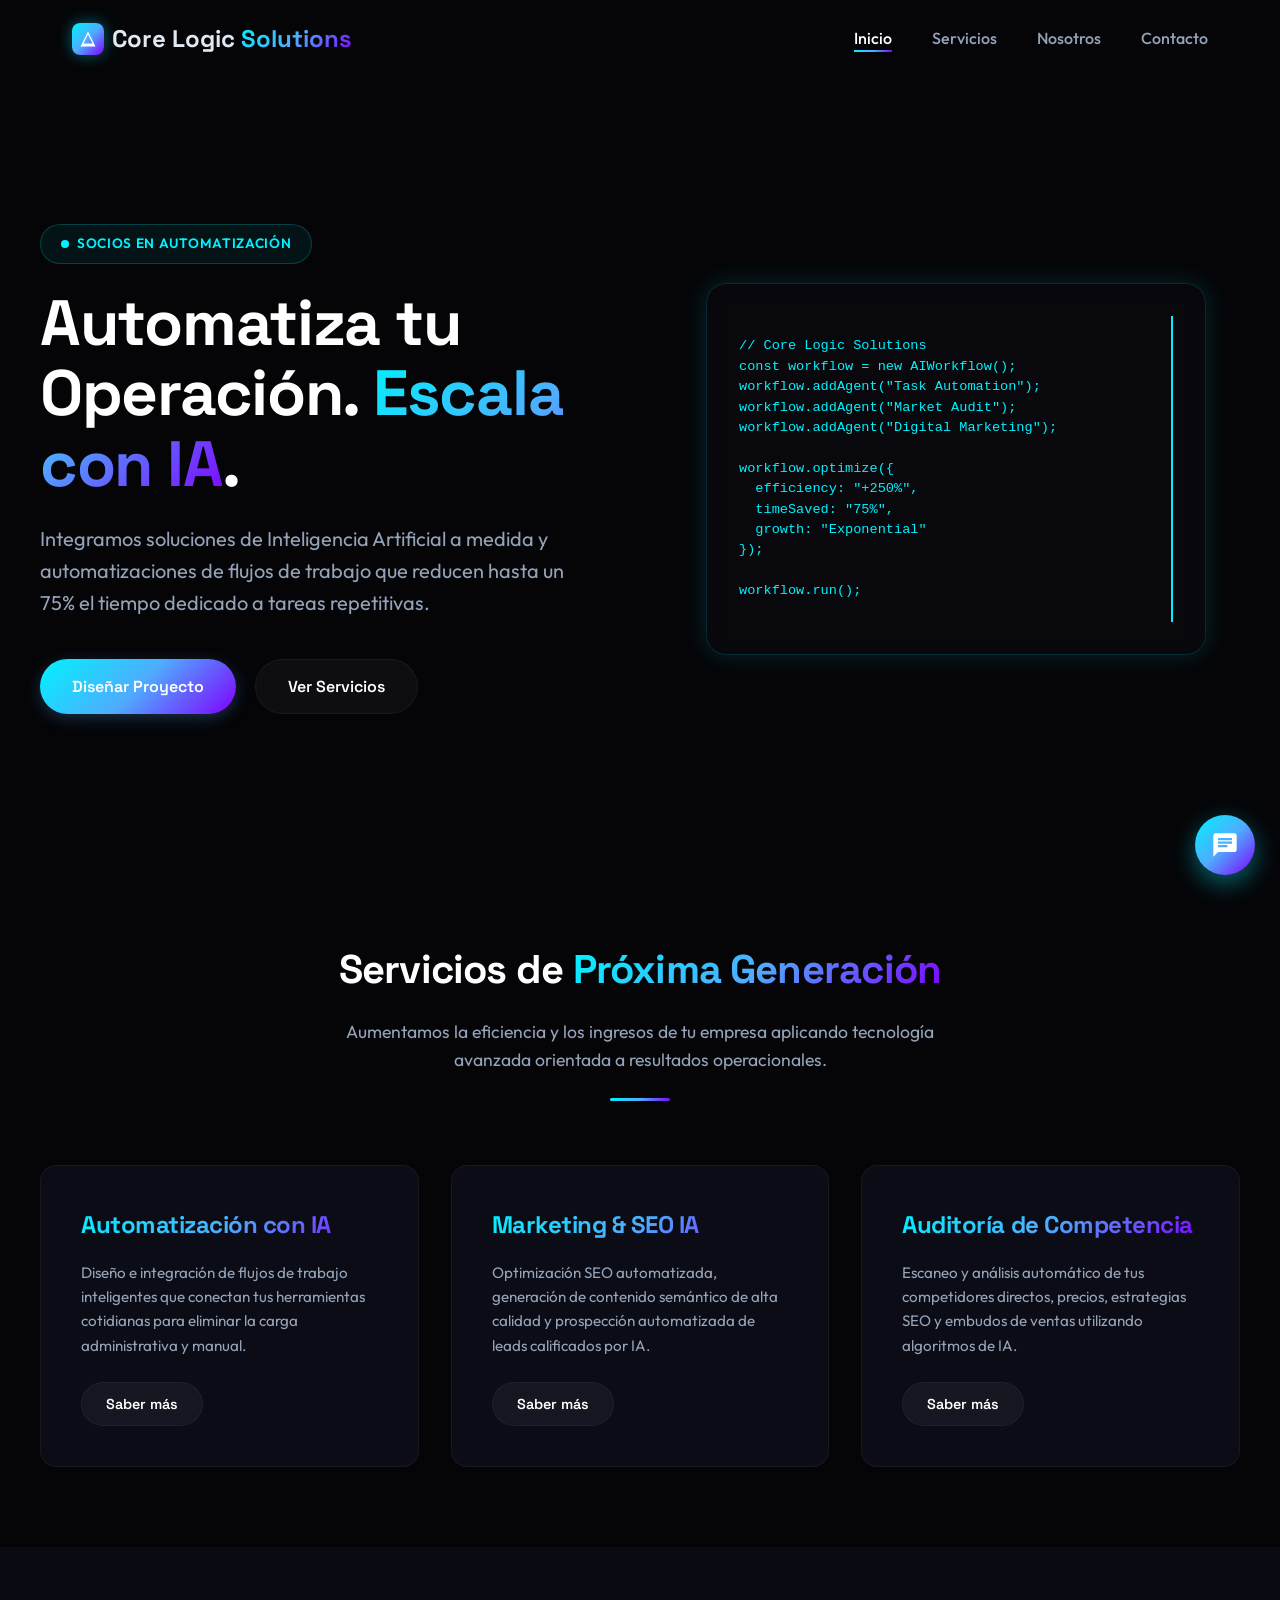
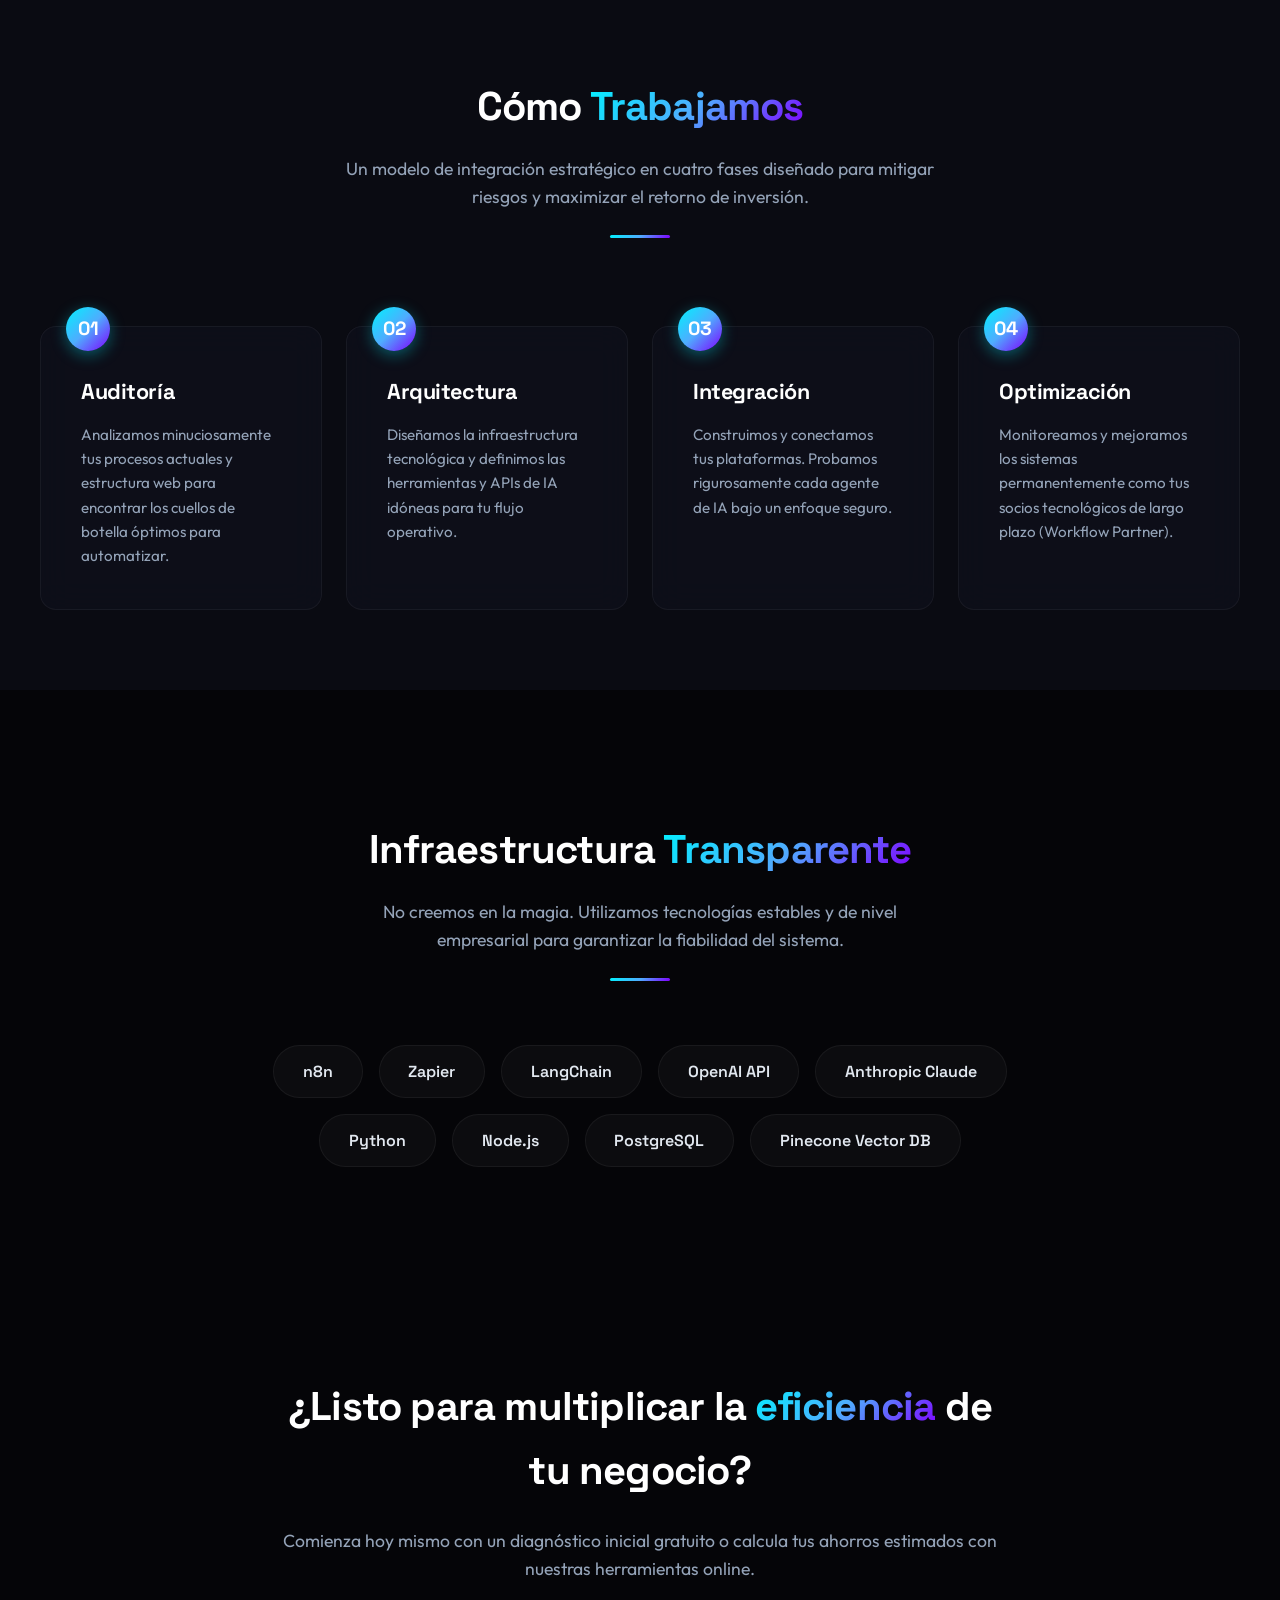
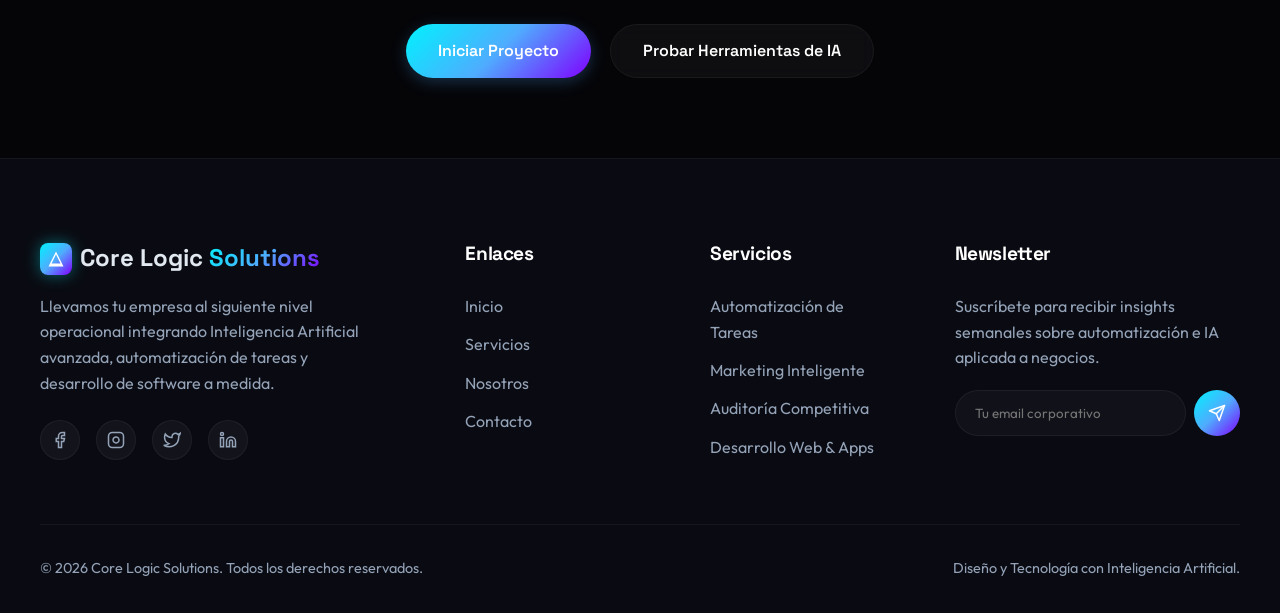
==== index.html @ 49f4cc30 "Initial commit: Core Logic Solutions website template" ====
<!DOCTYPE html>
<html lang="es">
<head>
  <meta charset="UTF-8">
  <meta name="viewport" content="width=device-width, initial-scale=1.0">
  <title>Core Logic Solutions | Implementación e Integración de IA y Automatización</title>
  <meta name="description" content="Llevamos tu empresa al siguiente nivel operacional integrando Inteligencia Artificial avanzada, automatización de tareas y desarrollo de software a medida.">
  
  <!-- Estilos CSS -->
  <link rel="stylesheet" href="css/style.css">
</head>
<body>

  <!-- Orbes de luz de fondo neo-futurista -->
  <div class="bg-glow-orb orb-cyan"></div>
  <div class="bg-glow-orb orb-purple"></div>

  <!-- Header / Navbar -->
  <header class="header" id="main-header">
    <div class="nav-container">
      <a href="index.html" class="logo" id="logo-link">
        <div class="logo-icon">
          <svg viewBox="0 0 24 24"><path d="M12 2L2 22h20L12 2zm0 4l6 12H6L12 6z"/></svg>
        </div>
        <span>Core Logic <span class="gradient-text">Solutions</span></span>
      </a>
      <nav aria-label="Navegación principal">
        <ul class="nav-menu" id="nav-menu">
          <li class="nav-item"><a href="index.html" class="nav-link active">Inicio</a></li>
          <li class="nav-item"><a href="servicios.html" class="nav-link">Servicios</a></li>
          <li class="nav-item"><a href="nosotros.html" class="nav-link">Nosotros</a></li>
          <li class="nav-item"><a href="contacto.html" class="nav-link">Contacto</a></li>
        </ul>
      </nav>
      <button class="hamburger" id="mobile-menu-toggle" aria-label="Abrir menú de navegación">
        <span class="bar"></span>
        <span class="bar"></span>
        <span class="bar"></span>
      </button>
    </div>
  </header>

  <!-- Hero Section -->
  <section class="hero" id="hero-section">
    <div class="grid-2">
      <div class="hero-content reveal">
        <div class="hero-badge">
          <span class="pulse-dot"></span>
          Socios en Automatización
        </div>
        <h1 class="hero-title">Automatiza tu Operación. <span class="gradient-text">Escala con IA</span>.</h1>
        <p class="hero-subtitle">Integramos soluciones de Inteligencia Artificial a medida y automatizaciones de flujos de trabajo que reducen hasta un 75% el tiempo dedicado a tareas repetitivas.</p>
        <div class="hero-buttons">
          <a href="contacto.html" class="btn-primary" id="hero-cta-primary">Diseñar Proyecto</a>
          <a href="servicios.html" class="btn-secondary" id="hero-cta-secondary">Ver Servicios</a>
        </div>
      </div>
      <div class="hero-visual reveal">
        <div class="hero-illustration">
          <div class="hero-code-block" id="hero-code-typing">
// Core Logic Solutions
const workflow = new AIWorkflow();
workflow.addAgent("Task Automation");
workflow.addAgent("Market Audit");
workflow.addAgent("Digital Marketing");

workflow.optimize({
  efficiency: "+250%",
  timeSaved: "75%",
  growth: "Exponential"
});

workflow.run();
          </div>
        </div>
      </div>
    </div>
  </section>

  <!-- Services Highlights Section -->
  <section class="section" id="services-highlights">
    <div class="section-title reveal">
      <h2>Servicios de <span class="gradient-text">Próxima Generación</span></h2>
      <p>Aumentamos la eficiencia y los ingresos de tu empresa aplicando tecnología avanzada orientada a resultados operacionales.</p>
    </div>
    
    <div class="grid-3">
      <!-- Card 1: Automatización -->
      <article class="glass-card reveal" id="service-card-auto">
        <h3 class="gradient-text" style="font-size: 1.5rem; margin-bottom: 1rem;">Automatización con IA</h3>
        <p style="color: var(--text-muted); margin-bottom: 1.5rem; font-size: 0.95rem;">Diseño e integración de flujos de trabajo inteligentes que conectan tus herramientas cotidianas para eliminar la carga administrativa y manual.</p>
        <a href="servicios.html" class="btn-secondary" style="padding: 0.6rem 1.5rem; font-size: 0.9rem;">Saber más</a>
      </article>

      <!-- Card 2: Marketing & SEO -->
      <article class="glass-card reveal" id="service-card-marketing">
        <h3 class="gradient-text" style="font-size: 1.5rem; margin-bottom: 1rem;">Marketing & SEO IA</h3>
        <p style="color: var(--text-muted); margin-bottom: 1.5rem; font-size: 0.95rem;">Optimización SEO automatizada, generación de contenido semántico de alta calidad y prospección automatizada de leads calificados por IA.</p>
        <a href="servicios.html" class="btn-secondary" style="padding: 0.6rem 1.5rem; font-size: 0.9rem;">Saber más</a>
      </article>

      <!-- Card 3: Auditorías Inteligentes -->
      <article class="glass-card reveal" id="service-card-audit">
        <h3 class="gradient-text" style="font-size: 1.5rem; margin-bottom: 1rem;">Auditoría de Competencia</h3>
        <p style="color: var(--text-muted); margin-bottom: 1.5rem; font-size: 0.95rem;">Escaneo y análisis automático de tus competidores directos, precios, estrategias SEO y embudos de ventas utilizando algoritmos de IA.</p>
        <a href="servicios.html" class="btn-secondary" style="padding: 0.6rem 1.5rem; font-size: 0.9rem;">Saber más</a>
      </article>
    </div>
  </section>

  <!-- Process Section (Workflow Map) -->
  <section class="section" id="process-section" style="background: var(--bg-deep);">
    <div class="section-title reveal">
      <h2>Cómo <span class="gradient-text">Trabajamos</span></h2>
      <p>Un modelo de integración estratégico en cuatro fases diseñado para mitigar riesgos y maximizar el retorno de inversión.</p>
    </div>

    <div class="grid-4">
      <!-- Step 1 -->
      <div class="glass-card process-step reveal" id="process-step-1">
        <div class="step-number">01</div>
        <h3>Auditoría</h3>
        <p>Analizamos minuciosamente tus procesos actuales y estructura web para encontrar los cuellos de botella óptimos para automatizar.</p>
      </div>

      <!-- Step 2 -->
      <div class="glass-card process-step reveal" id="process-step-2">
        <div class="step-number">02</div>
        <h3>Arquitectura</h3>
        <p>Diseñamos la infraestructura tecnológica y definimos las herramientas y APIs de IA idóneas para tu flujo operativo.</p>
      </div>

      <!-- Step 3 -->
      <div class="glass-card process-step reveal" id="process-step-3">
        <div class="step-number">03</div>
        <h3>Integración</h3>
        <p>Construimos y conectamos tus plataformas. Probamos rigurosamente cada agente de IA bajo un enfoque seguro.</p>
      </div>

      <!-- Step 4 -->
      <div class="glass-card process-step reveal" id="process-step-4">
        <div class="step-number">04</div>
        <h3>Optimización</h3>
        <p>Monitoreamos y mejoramos los sistemas permanentemente como tus socios tecnológicos de largo plazo (Workflow Partner).</p>
      </div>
    </div>
  </section>

  <!-- Tech Stack Section -->
  <section class="section" id="tech-stack-section">
    <div class="section-title reveal">
      <h2>Infraestructura <span class="gradient-text">Transparente</span></h2>
      <p>No creemos en la magia. Utilizamos tecnologías estables y de nivel empresarial para garantizar la fiabilidad del sistema.</p>
    </div>
    
    <div class="tech-container reveal" id="tech-badges-container">
      <span class="tech-badge">n8n</span>
      <span class="tech-badge">Zapier</span>
      <span class="tech-badge">LangChain</span>
      <span class="tech-badge">OpenAI API</span>
      <span class="tech-badge">Anthropic Claude</span>
      <span class="tech-badge">Python</span>
      <span class="tech-badge">Node.js</span>
      <span class="tech-badge">PostgreSQL</span>
      <span class="tech-badge">Pinecone Vector DB</span>
    </div>
  </section>

  <!-- CTA Section -->
  <section class="section reveal" id="cta-section" style="text-align: center; max-width: 800px; margin: 0 auto;">
    <h2 style="font-size: 2.5rem; margin-bottom: 1.5rem;">¿Listo para multiplicar la <span class="gradient-text">eficiencia</span> de tu negocio?</h2>
    <p style="color: var(--text-muted); margin-bottom: 2.5rem; font-size: 1.1rem;">Comienza hoy mismo con un diagnóstico inicial gratuito o calcula tus ahorros estimados con nuestras herramientas online.</p>
    <div style="display: flex; gap: 1.2rem; justify-content: center;">
      <a href="contacto.html" class="btn-primary" id="cta-bottom-primary">Iniciar Proyecto</a>
      <a href="servicios.html" class="btn-secondary" id="cta-bottom-secondary">Probar Herramientas de IA</a>
    </div>
  </section>

  <!-- Footer Section -->
  <footer class="footer" id="footer-section">
    <div class="footer-grid">
      <div class="footer-info">
        <a href="index.html" class="logo">
          <div class="logo-icon">
            <svg viewBox="0 0 24 24"><path d="M12 2L2 22h20L12 2zm0 4l6 12H6L12 6z"/></svg>
          </div>
          <span>Core Logic <span class="gradient-text">Solutions</span></span>
        </a>
        <p>Llevamos tu empresa al siguiente nivel operacional integrando Inteligencia Artificial avanzada, automatización de tareas y desarrollo de software a medida.</p>
        <div class="footer-socials">
          <a href="#" class="social-icon" aria-label="Facebook"><svg width="18" height="18" viewBox="0 0 24 24" fill="none" stroke="currentColor" stroke-width="2"><path d="M18 2h-3a5 5 0 0 0-5 5v3H7v4h3v8h4v-8h3l1-4h-4V7a1 1 0 0 1 1-1h3z"/></svg></a>
          <a href="#" class="social-icon" aria-label="Instagram"><svg width="18" height="18" viewBox="0 0 24 24" fill="none" stroke="currentColor" stroke-width="2"><rect x="2" y="2" width="20" height="20" rx="5" ry="5"></rect><path d="M16 11.37A4 4 0 1 1 12.63 8 4 4 0 0 1 16 11.37z"></path><line x1="17.5" y1="6.5" x2="17.51" y2="6.5"></line></svg></a>
          <a href="#" class="social-icon" aria-label="Twitter"><svg width="18" height="18" viewBox="0 0 24 24" fill="none" stroke="currentColor" stroke-width="2"><path d="M23 3a10.9 10.9 0 0 1-3.14 1.53 4.48 4.48 0 0 0-7.86 3v1A10.66 10.66 0 0 1 3 4s-4 9 5 13a11.64 11.64 0 0 1-7 2c9 5 20 0 20-11.5a4.5 4.5 0 0 0-.08-.83A7.72 7.72 0 0 0 23 3z"/></svg></a>
          <a href="#" class="social-icon" aria-label="LinkedIn"><svg width="18" height="18" viewBox="0 0 24 24" fill="none" stroke="currentColor" stroke-width="2"><path d="M16 8a6 6 0 0 1 6 6v7h-4v-7a2 2 0 0 0-2-2 2 2 0 0 0-2 2v7h-4v-7a6 6 0 0 1 6-6z"></path><rect x="2" y="9" width="4" height="12"></rect><circle cx="4" cy="4" r="2"></circle></svg></a>
        </div>
      </div>
      <div>
        <h3 class="footer-title">Enlaces</h3>
        <ul class="footer-links">
          <li><a href="index.html" class="footer-link">Inicio</a></li>
          <li><a href="servicios.html" class="footer-link">Servicios</a></li>
          <li><a href="nosotros.html" class="footer-link">Nosotros</a></li>
          <li><a href="contacto.html" class="footer-link">Contacto</a></li>
        </ul>
      </div>
      <div>
        <h3 class="footer-title">Servicios</h3>
        <ul class="footer-links">
          <li><a href="servicios.html" class="footer-link">Automatización de Tareas</a></li>
          <li><a href="servicios.html" class="footer-link">Marketing Inteligente</a></li>
          <li><a href="servicios.html" class="footer-link">Auditoría Competitiva</a></li>
          <li><a href="servicios.html" class="footer-link">Desarrollo Web & Apps</a></li>
        </ul>
      </div>
      <div class="footer-newsletter">
        <h3 class="footer-title">Newsletter</h3>
        <p>Suscríbete para recibir insights semanales sobre automatización e IA aplicada a negocios.</p>
        <form class="newsletter-form" id="newsletter-form">
          <input type="email" placeholder="Tu email corporativo" required id="newsletter-email">
          <button type="submit" aria-label="Suscribirse">
            <svg width="18" height="18" viewBox="0 0 24 24" fill="none" stroke="currentColor" stroke-width="2" stroke-linecap="round" stroke-linejoin="round"><line x1="22" y1="2" x2="11" y2="13"></line><polygon points="22 2 15 22 11 13 2 9 22 2"></polygon></svg>
          </button>
        </form>
      </div>
    </div>
    <div class="footer-bottom">
      <p>&copy; 2026 Core Logic Solutions. Todos los derechos reservados.</p>
      <p>Diseño y Tecnología con Inteligencia Artificial.</p>
    </div>
  </footer>

  <!-- Chatbot Widget (Floating Assistant) -->
  <div class="chatbot-widget" id="chatbot-widget-container">
    <button class="chatbot-bubble" id="chatbot-trigger" aria-label="Abrir Asistente Virtual">
      <svg viewBox="0 0 24 24"><path d="M20 2H4c-1.1 0-2 .9-2 2v18l4-4h14c1.1 0 2-.9 2-2V4c0-1.1-.9-2-2-2zM6 9h12v2H6V9zm8 5H6v-2h8v2zm4-6H6V6h12v2z"/></svg>
    </button>
    <div class="chatbot-panel" id="chatbot-panel-card">
      <div class="chatbot-header">
        <div class="chatbot-profile">
          <div class="chatbot-avatar">🤖</div>
          <div class="chatbot-name">
            <h4>CoreBot</h4>
            <span class="chatbot-status">En línea</span>
          </div>
        </div>
        <button class="chatbot-close" id="chatbot-close-btn" aria-label="Cerrar chat">
          <svg width="24" height="24" viewBox="0 0 24 24" fill="none" stroke="currentColor" stroke-width="2"><line x1="18" y1="6" x2="6" y2="18"></line><line x1="6" y1="6" x2="18" y2="18"></line></svg>
        </button>
      </div>
      <div class="chatbot-messages" id="chatbot-messages-box"></div>
      <div class="chatbot-suggestions">
        <button class="suggestion-btn" data-key="services">Servicios</button>
        <button class="suggestion-btn" data-key="automation">¿Cómo funciona la IA?</button>
        <button class="suggestion-btn" data-key="audit">Simular Auditoría</button>
        <button class="suggestion-btn" data-key="pricing">Presupuestos</button>
        <button class="suggestion-btn" data-key="human">Hablar con Humano</button>
      </div>
      <div class="chatbot-input-area">
        <input type="text" id="chat-input" placeholder="Pregunta algo sobre IA...">
        <button id="chat-send" aria-label="Enviar mensaje">
          <svg viewBox="0 0 24 24" width="20" height="20" fill="currentColor"><path d="M2.01 21L23 12 2.01 3 2 10l15 2-15 2z"/></svg>
        </button>
      </div>
    </div>
  </div>

  <!-- Scripts -->
  <script src="js/main.js"></script>
  <script src="js/chatbot.js"></script>
</body>
</html>
---- css/style.css ----
/* Importación de Fuentes Google Fonts */
@import url('https://fonts.googleapis.com/css2?family=Outfit:wght@300;400;500;600;700;800&family=Space+Grotesk:wght@400;500;600;700&display=swap');

/* Variables de Diseño (Sistema de Diseño Neo-Futurista) */
:root {
  --bg-dark: #050508;
  --bg-deep: #0a0b12;
  --bg-card: rgba(15, 17, 28, 0.7);
  --bg-card-hover: rgba(22, 25, 41, 0.85);
  
  --primary-cyan: #00f2fe;
  --primary-blue: #4facfe;
  --primary-purple: #7f00ff;
  --primary-pink: #f857a6;
  
  --text-white: #ffffff;
  --text-light: #e2e8f0;
  --text-muted: #94a3b8;
  --text-dark: #475569;
  
  --gradient-neon: linear-gradient(135deg, var(--primary-cyan) 0%, var(--primary-blue) 50%, var(--primary-purple) 100%);
  --gradient-glow: linear-gradient(135deg, rgba(0, 242, 254, 0.15), rgba(127, 0, 159, 0.15));
  
  --border-neon: rgba(0, 242, 254, 0.15);
  --border-neon-hover: rgba(0, 242, 254, 0.4);
  --border-glass: rgba(255, 255, 255, 0.05);
  
  --shadow-glow: 0 0 25px rgba(0, 242, 254, 0.15);
  --shadow-glow-purple: 0 0 25px rgba(127, 0, 255, 0.2);
  
  --font-heading: 'Space Grotesk', sans-serif;
  --font-body: 'Outfit', sans-serif;
  
  --transition-fast: 0.2s ease;
  --transition-normal: 0.3s cubic-bezier(0.4, 0, 0.2, 1);
  --transition-slow: 0.5s cubic-bezier(0.4, 0, 0.2, 1);
}

/* Reset y Estilos Globales */
* {
  margin: 0;
  padding: 0;
  box-sizing: border-box;
  scrollbar-width: thin;
  scrollbar-color: var(--primary-blue) var(--bg-dark);
}

/* Custom Scrollbar */
::-webkit-scrollbar {
  width: 8px;
  height: 8px;
}
::-webkit-scrollbar-track {
  background: var(--bg-dark);
}
::-webkit-scrollbar-thumb {
  background: rgba(79, 172, 254, 0.3);
  border-radius: 4px;
}
::-webkit-scrollbar-thumb:hover {
  background: var(--primary-blue);
}

html {
  scroll-behavior: smooth;
  font-size: 16px;
  background-color: var(--bg-dark);
}

body {
  font-family: var(--font-body);
  background-color: var(--bg-dark);
  color: var(--text-light);
  overflow-x: hidden;
  line-height: 1.6;
}

h1, h2, h3, h4, h5, h6 {
  font-family: var(--font-heading);
  color: var(--text-white);
  font-weight: 700;
  letter-spacing: -0.02em;
}

a {
  text-decoration: none;
  color: inherit;
  transition: var(--transition-fast);
}

/* Clases de Utilidad */
.gradient-text {
  background: var(--gradient-neon);
  -webkit-background-clip: text;
  -webkit-text-fill-color: transparent;
  background-clip: text;
}

.bg-glow-orb {
  position: absolute;
  width: 400px;
  height: 400px;
  border-radius: 50%;
  filter: blur(150px);
  z-index: -1;
  pointer-events: none;
  opacity: 0.25;
}

.orb-cyan {
  background: var(--primary-cyan);
  top: 10%;
  left: -100px;
}

.orb-purple {
  background: var(--primary-purple);
  bottom: 20%;
  right: -100px;
}

.orb-pink {
  background: var(--primary-pink);
  top: 50%;
  left: 50%;
  transform: translate(-50%, -50%);
}

.glass-card {
  background: var(--bg-card);
  backdrop-filter: blur(16px);
  -webkit-backdrop-filter: blur(16px);
  border: 1px solid var(--border-glass);
  border-radius: 16px;
  padding: 2.5rem;
  transition: var(--transition-normal);
}

.glass-card:hover {
  border-color: var(--border-neon);
  box-shadow: var(--shadow-glow);
  transform: translateY(-5px);
  background: var(--bg-card-hover);
}

/* Animaciones */
@keyframes float {
  0% { transform: translateY(0px); }
  50% { transform: translateY(-10px); }
  100% { transform: translateY(0px); }
}

@keyframes pulse-glow {
  0% { box-shadow: 0 0 15px rgba(0, 242, 254, 0.1); }
  50% { box-shadow: 0 0 30px rgba(0, 242, 254, 0.35); }
  100% { box-shadow: 0 0 15px rgba(0, 242, 254, 0.1); }
}

@keyframes text-shine {
  0% { background-position: 0% 50%; }
  100% { background-position: 100% 50%; }
}

.float-animation {
  animation: float 6s ease-in-out infinite;
}

/* Scroll Reveal */
.reveal {
  opacity: 0;
  transform: translateY(30px);
  transition: opacity 0.8s cubic-bezier(0.4, 0, 0.2, 1), transform 0.8s cubic-bezier(0.4, 0, 0.2, 1);
}

.reveal.visible {
  opacity: 1;
  transform: translateY(0);
}

/* Botones Premium */
.btn-primary {
  position: relative;
  display: inline-flex;
  align-items: center;
  justify-content: center;
  padding: 0.85rem 2rem;
  border-radius: 30px;
  background: var(--gradient-neon);
  color: var(--text-white);
  font-family: var(--font-heading);
  font-weight: 600;
  border: none;
  cursor: pointer;
  overflow: hidden;
  z-index: 1;
  transition: var(--transition-normal);
  box-shadow: 0 4px 15px rgba(79, 172, 254, 0.25);
}

.btn-primary::before {
  content: '';
  position: absolute;
  top: 0;
  left: 0;
  width: 100%;
  height: 100%;
  background: linear-gradient(135deg, var(--primary-purple) 0%, var(--primary-pink) 100%);
  opacity: 0;
  z-index: -1;
  transition: var(--transition-normal);
}

.btn-primary:hover {
  transform: translateY(-2px);
  box-shadow: var(--shadow-glow-purple);
}

.btn-primary:hover::before {
  opacity: 1;
}

.btn-secondary {
  display: inline-flex;
  align-items: center;
  justify-content: center;
  padding: 0.85rem 2rem;
  border-radius: 30px;
  background: rgba(255, 255, 255, 0.04);
  color: var(--text-white);
  font-family: var(--font-heading);
  font-weight: 600;
  border: 1px solid var(--border-glass);
  cursor: pointer;
  transition: var(--transition-normal);
  backdrop-filter: blur(8px);
}

.btn-secondary:hover {
  background: rgba(255, 255, 255, 0.08);
  border-color: var(--primary-cyan);
  box-shadow: var(--shadow-glow);
  transform: translateY(-2px);
}

/* Header & Navbar */
.header {
  position: fixed;
  top: 0;
  left: 0;
  width: 100%;
  z-index: 100;
  transition: var(--transition-normal);
  border-bottom: 1px solid transparent;
}

.header.scrolled {
  background: rgba(5, 5, 8, 0.85);
  backdrop-filter: blur(12px);
  -webkit-backdrop-filter: blur(12px);
  border-bottom: 1px solid var(--border-glass);
}

.nav-container {
  max-width: 1200px;
  margin: 0 auto;
  padding: 1.25rem 2rem;
  display: flex;
  justify-content: space-between;
  align-items: center;
}

.logo {
  font-family: var(--font-heading);
  font-weight: 700;
  font-size: 1.5rem;
  display: flex;
  align-items: center;
  gap: 0.5rem;
}

.logo-icon {
  width: 32px;
  height: 32px;
  background: var(--gradient-neon);
  border-radius: 8px;
  display: flex;
  align-items: center;
  justify-content: center;
  box-shadow: 0 0 15px rgba(0, 242, 254, 0.4);
}

.logo-icon svg {
  width: 18px;
  height: 18px;
  fill: #fff;
}

.nav-menu {
  display: flex;
  list-style: none;
  gap: 2.5rem;
}

.nav-link {
  font-weight: 500;
  font-size: 1rem;
  color: var(--text-muted);
  position: relative;
  padding: 0.25rem 0;
}

.nav-link:hover, .nav-link.active {
  color: var(--text-white);
}

.nav-link::after {
  content: '';
  position: absolute;
  bottom: 0;
  left: 0;
  width: 0;
  height: 2px;
  background: var(--gradient-neon);
  transition: var(--transition-normal);
}

.nav-link:hover::after, .nav-link.active::after {
  width: 100%;
}

.hamburger {
  display: none;
  cursor: pointer;
  background: none;
  border: none;
}

.bar {
  display: block;
  width: 25px;
  height: 3px;
  margin: 5px auto;
  transition: var(--transition-normal);
  background-color: var(--text-white);
  border-radius: 3px;
}

/* Footer Section */
.footer {
  background: var(--bg-deep);
  border-top: 1px solid var(--border-glass);
  padding: 5rem 2rem 2rem 2rem;
  position: relative;
}

.footer-grid {
  max-width: 1200px;
  margin: 0 auto;
  display: grid;
  grid-template-columns: 2fr 1fr 1fr 1.5fr;
  gap: 4rem;
  margin-bottom: 4rem;
}

.footer-info p {
  color: var(--text-muted);
  margin-top: 1rem;
  margin-bottom: 1.5rem;
  max-width: 320px;
}

.footer-socials {
  display: flex;
  gap: 1rem;
}

.social-icon {
  width: 40px;
  height: 40px;
  border-radius: 50%;
  background: rgba(255, 255, 255, 0.04);
  border: 1px solid var(--border-glass);
  display: flex;
  align-items: center;
  justify-content: center;
  color: var(--text-muted);
  transition: var(--transition-fast);
}

.social-icon:hover {
  background: var(--gradient-neon);
  color: var(--text-white);
  border-color: transparent;
  box-shadow: var(--shadow-glow);
  transform: translateY(-3px);
}

.footer-title {
  font-size: 1.2rem;
  margin-bottom: 1.5rem;
  font-family: var(--font-heading);
}

.footer-links {
  list-style: none;
  display: flex;
  flex-direction: column;
  gap: 0.8rem;
}

.footer-link {
  color: var(--text-muted);
  transition: var(--transition-fast);
}

.footer-link:hover {
  color: var(--primary-cyan);
  padding-left: 5px;
}

.footer-newsletter p {
  color: var(--text-muted);
  margin-bottom: 1.2rem;
}

.newsletter-form {
  display: flex;
  gap: 0.5rem;
}

.newsletter-form input {
  flex: 1;
  background: rgba(255, 255, 255, 0.03);
  border: 1px solid var(--border-glass);
  padding: 0.8rem 1.2rem;
  border-radius: 25px;
  color: var(--text-white);
  outline: none;
  font-family: var(--font-body);
}

.newsletter-form input:focus {
  border-color: var(--primary-cyan);
  box-shadow: 0 0 10px rgba(0, 242, 254, 0.1);
}

.newsletter-form button {
  width: 46px;
  height: 46px;
  border-radius: 50%;
  border: none;
  background: var(--gradient-neon);
  color: var(--text-white);
  cursor: pointer;
  display: flex;
  align-items: center;
  justify-content: center;
  transition: var(--transition-normal);
}

.newsletter-form button:hover {
  transform: scale(1.05);
  box-shadow: var(--shadow-glow);
}

.footer-bottom {
  max-width: 1200px;
  margin: 0 auto;
  border-top: 1px solid var(--border-glass);
  padding-top: 2rem;
  display: flex;
  justify-content: space-between;
  align-items: center;
  color: var(--text-muted);
  font-size: 0.9rem;
}

/* Chatbot UI */
.chatbot-widget {
  position: fixed;
  bottom: 25px;
  right: 25px;
  z-index: 1000;
}

.chatbot-bubble {
  width: 60px;
  height: 60px;
  border-radius: 50%;
  background: var(--gradient-neon);
  box-shadow: 0 8px 24px rgba(0, 242, 254, 0.4);
  display: flex;
  align-items: center;
  justify-content: center;
  cursor: pointer;
  transition: var(--transition-normal);
  border: none;
  animation: pulse-glow 3s infinite;
}

.chatbot-bubble:hover {
  transform: scale(1.1) rotate(15deg);
}

.chatbot-bubble svg {
  width: 28px;
  height: 28px;
  fill: var(--text-white);
}

.chatbot-panel {
  position: absolute;
  bottom: 75px;
  right: 0;
  width: 380px;
  height: 520px;
  background: rgba(10, 11, 18, 0.95);
  backdrop-filter: blur(20px);
  -webkit-backdrop-filter: blur(20px);
  border: 1px solid var(--border-neon);
  box-shadow: 0 15px 40px rgba(0, 0, 0, 0.5);
  border-radius: 20px;
  display: flex;
  flex-direction: column;
  overflow: hidden;
  opacity: 0;
  transform: translateY(20px) scale(0.95);
  pointer-events: none;
  transition: var(--transition-normal);
}

.chatbot-panel.active {
  opacity: 1;
  transform: translateY(0) scale(1);
  pointer-events: all;
}

.chatbot-header {
  padding: 1.25rem;
  background: var(--gradient-neon);
  display: flex;
  justify-content: space-between;
  align-items: center;
  color: var(--text-white);
}

.chatbot-profile {
  display: flex;
  align-items: center;
  gap: 0.8rem;
}

.chatbot-avatar {
  width: 36px;
  height: 36px;
  border-radius: 50%;
  background: rgba(255, 255, 255, 0.2);
  display: flex;
  align-items: center;
  justify-content: center;
  font-size: 1.2rem;
}

.chatbot-name h4 {
  font-size: 0.95rem;
  font-weight: 600;
}

.chatbot-status {
  font-size: 0.75rem;
  opacity: 0.8;
  display: flex;
  align-items: center;
  gap: 4px;
}

.chatbot-status::before {
  content: '';
  display: inline-block;
  width: 6px;
  height: 6px;
  border-radius: 50%;
  background: #00ff66;
}

.chatbot-close {
  background: none;
  border: none;
  cursor: pointer;
  color: var(--text-white);
  display: flex;
  align-items: center;
  justify-content: center;
}

.chatbot-messages {
  flex: 1;
  padding: 1.25rem;
  overflow-y: auto;
  display: flex;
  flex-direction: column;
  gap: 1rem;
}

.chat-message {
  max-width: 80%;
  padding: 0.75rem 1rem;
  border-radius: 15px;
  font-size: 0.9rem;
  line-height: 1.4;
  word-wrap: break-word;
}

.chat-message.bot {
  align-self: flex-start;
  background: rgba(255, 255, 255, 0.05);
  border: 1px solid var(--border-glass);
  color: var(--text-light);
  border-bottom-left-radius: 2px;
}

.chat-message.user {
  align-self: flex-end;
  background: var(--gradient-neon);
  color: var(--text-white);
  border-bottom-right-radius: 2px;
  box-shadow: 0 4px 10px rgba(0, 242, 254, 0.15);
}

.typing-indicator {
  display: flex;
  gap: 4px;
  padding: 0.75rem 1rem;
  background: rgba(255, 255, 255, 0.05);
  border: 1px solid var(--border-glass);
  border-radius: 15px;
  border-bottom-left-radius: 2px;
  align-self: flex-start;
}

.typing-indicator span {
  width: 6px;
  height: 6px;
  background: var(--text-muted);
  border-radius: 50%;
  animation: typing-bounce 1s infinite ease-in-out;
}

.typing-indicator span:nth-child(2) { animation-delay: 0.2s; }
.typing-indicator span:nth-child(3) { animation-delay: 0.4s; }

@keyframes typing-bounce {
  0%, 100% { transform: translateY(0); }
  50% { transform: translateY(-4px); }
}

.chatbot-suggestions {
  display: flex;
  flex-wrap: wrap;
  gap: 6px;
  padding: 0.5rem 1.25rem;
  border-top: 1px solid var(--border-glass);
}

.suggestion-btn {
  background: rgba(255, 255, 255, 0.03);
  border: 1px solid var(--border-glass);
  padding: 0.4rem 0.8rem;
  border-radius: 15px;
  font-size: 0.8rem;
  color: var(--primary-cyan);
  cursor: pointer;
  transition: var(--transition-fast);
  font-family: var(--font-body);
}

.suggestion-btn:hover {
  background: rgba(0, 242, 254, 0.1);
  border-color: var(--primary-cyan);
}

.chatbot-input-area {
  padding: 1rem 1.25rem;
  border-top: 1px solid var(--border-glass);
  display: flex;
  gap: 0.75rem;
  background: rgba(5, 5, 8, 0.6);
}

.chatbot-input-area input {
  flex: 1;
  background: rgba(255, 255, 255, 0.03);
  border: 1px solid var(--border-glass);
  padding: 0.75rem 1rem;
  border-radius: 20px;
  color: var(--text-white);
  outline: none;
  font-family: var(--font-body);
  font-size: 0.9rem;
}

.chatbot-input-area input:focus {
  border-color: var(--primary-cyan);
}

.chatbot-send {
  width: 40px;
  height: 40px;
  border-radius: 50%;
  background: var(--gradient-neon);
  border: none;
  color: var(--text-white);
  cursor: pointer;
  display: flex;
  align-items: center;
  justify-content: center;
  transition: var(--transition-fast);
}

.chatbot-send:hover {
  transform: scale(1.05);
}

/* Estilos de Páginas */
.section {
  padding: 8rem 2rem 5rem 2rem;
  position: relative;
}

.section-title {
  text-align: center;
  margin-bottom: 4rem;
  position: relative;
}

.section-title h2 {
  font-size: 2.5rem;
  margin-bottom: 1rem;
}

.section-title p {
  color: var(--text-muted);
  max-width: 600px;
  margin: 0 auto;
  font-size: 1.1rem;
}

.section-title::after {
  content: '';
  display: block;
  width: 60px;
  height: 3px;
  background: var(--gradient-neon);
  margin: 1.5rem auto 0 auto;
  border-radius: 3px;
}

/* Grid Layouts */
.grid-2 {
  display: grid;
  grid-template-columns: 1fr 1fr;
  gap: 4rem;
  align-items: center;
  max-width: 1200px;
  margin: 0 auto;
}

.grid-3 {
  display: grid;
  grid-template-columns: repeat(3, 1fr);
  gap: 2rem;
  max-width: 1200px;
  margin: 0 auto;
}

.grid-4 {
  display: grid;
  grid-template-columns: repeat(4, 1fr);
  gap: 1.5rem;
  max-width: 1200px;
  margin: 0 auto;
}

/* Hero Section */
.hero {
  min-height: 90vh;
  display: flex;
  align-items: center;
  position: relative;
  overflow: hidden;
  padding-top: 8rem;
}

.hero .grid-2 {
  align-items: center;
}

.hero-content {
  position: relative;
  z-index: 2;
}

.hero-badge {
  display: inline-flex;
  align-items: center;
  gap: 0.5rem;
  background: rgba(0, 242, 254, 0.06);
  border: 1px solid rgba(0, 242, 254, 0.2);
  padding: 0.5rem 1.25rem;
  border-radius: 30px;
  color: var(--primary-cyan);
  font-size: 0.85rem;
  font-weight: 600;
  margin-bottom: 1.5rem;
  letter-spacing: 0.05em;
  text-transform: uppercase;
}

.hero-badge span.pulse-dot {
  width: 8px;
  height: 8px;
  background-color: var(--primary-cyan);
  border-radius: 50%;
  animation: pulse-glow 2s infinite;
}

.hero-title {
  font-size: 4rem;
  line-height: 1.1;
  margin-bottom: 1.5rem;
}

.hero-subtitle {
  font-size: 1.25rem;
  color: var(--text-muted);
  margin-bottom: 2.5rem;
  max-width: 540px;
}

.hero-buttons {
  display: flex;
  gap: 1.2rem;
}

.hero-visual {
  position: relative;
  display: flex;
  justify-content: center;
  align-items: center;
  z-index: 1;
}

.hero-illustration {
  width: 100%;
  max-width: 500px;
  height: auto;
  border-radius: 20px;
  border: 1px solid var(--border-neon);
  box-shadow: var(--shadow-glow);
  background: rgba(10, 11, 18, 0.6);
  backdrop-filter: blur(10px);
  padding: 2rem;
  position: relative;
}

.hero-code-block {
  font-family: 'Courier New', Courier, monospace;
  font-size: 0.85rem;
  color: var(--primary-cyan);
  line-height: 1.5;
  overflow: hidden;
  white-space: pre;
  border-right: 2px solid var(--primary-cyan);
  animation: typing-code 5s steps(40, end) infinite;
}

@keyframes typing-code {
  0%, 100% { width: 0; }
  50%, 80% { width: 100%; }
}

/* Process Section */
.process-step {
  position: relative;
  margin-top: 1.5rem;
}

.step-number {
  position: absolute;
  top: -20px;
  left: 25px;
  width: 44px;
  height: 44px;
  border-radius: 50%;
  background: var(--gradient-neon);
  display: flex;
  align-items: center;
  justify-content: center;
  color: var(--text-white);
  font-family: var(--font-heading);
  font-weight: 700;
  font-size: 1.2rem;
  box-shadow: 0 4px 15px rgba(0, 242, 254, 0.35);
}

.process-step h3 {
  margin-top: 0.5rem;
  margin-bottom: 0.8rem;
  font-size: 1.35rem;
}

.process-step p {
  color: var(--text-muted);
  font-size: 0.95rem;
}

/* Tech Badge Container */
.tech-container {
  display: flex;
  flex-wrap: wrap;
  gap: 1rem;
  justify-content: center;
  max-width: 800px;
  margin: 0 auto;
}

.tech-badge {
  padding: 0.8rem 1.8rem;
  background: rgba(255, 255, 255, 0.03);
  border: 1px solid var(--border-glass);
  border-radius: 30px;
  color: var(--text-light);
  font-weight: 600;
  font-family: var(--font-heading);
  transition: var(--transition-normal);
}

.tech-badge:hover {
  border-color: var(--primary-cyan);
  background: rgba(0, 242, 254, 0.05);
  box-shadow: var(--shadow-glow);
  color: var(--text-white);
  transform: translateY(-2px);
}

/* SEO Web Auditor Widget CSS */
.auditor-box {
  max-width: 850px;
  margin: 0 auto;
}

.audit-input-group {
  display: flex;
  gap: 1rem;
  margin-bottom: 2rem;
}

.audit-input-group input {
  flex: 1;
  background: rgba(255, 255, 255, 0.03);
  border: 1px solid var(--border-glass);
  padding: 1rem 1.5rem;
  border-radius: 30px;
  color: var(--text-white);
  outline: none;
  font-family: var(--font-body);
  font-size: 1.05rem;
  transition: var(--transition-fast);
}

.audit-input-group input:focus {
  border-color: var(--primary-cyan);
  box-shadow: 0 0 15px rgba(0, 242, 254, 0.15);
}

.console-container {
  display: none;
  background: #030307;
  border: 1px solid var(--border-neon);
  border-radius: 16px;
  padding: 1.5rem;
  height: 280px;
  overflow-y: auto;
  font-family: 'Courier New', Courier, monospace;
  box-shadow: inset 0 0 20px rgba(0,0,0,0.8);
}

.console-line {
  color: #39ff14;
  margin-bottom: 0.6rem;
  font-size: 0.9rem;
  line-height: 1.4;
  border-right: 2px solid transparent;
  white-space: pre-wrap;
}

.console-line .time {
  color: var(--text-muted);
  margin-right: 0.75rem;
}

.results-dashboard {
  display: none;
  grid-template-columns: 1fr 1.8fr;
  gap: 2rem;
  opacity: 0;
  transform: translateY(20px);
  transition: var(--transition-slow);
}

.results-dashboard.active {
  display: grid;
  opacity: 1;
  transform: translateY(0);
}

.score-card {
  display: flex;
  flex-direction: column;
  align-items: center;
  justify-content: center;
  text-align: center;
}

.score-radial {
  position: relative;
  width: 140px;
  height: 140px;
  margin-bottom: 1.5rem;
}

.score-radial svg {
  transform: rotate(-90deg);
  width: 100%;
  height: 100%;
}

.score-radial circle {
  fill: none;
  stroke-width: 8px;
}

.score-radial .bg-circle {
  stroke: rgba(255, 255, 255, 0.05);
}

.score-radial .progress-circle {
  stroke: var(--primary-cyan);
  stroke-dasharray: 283;
  stroke-dashoffset: 283;
  stroke-linecap: round;
  transition: stroke-dashoffset 0.1s ease;
}

.score-text-center {
  position: absolute;
  top: 50%;
  left: 50%;
  transform: translate(-50%, -50%);
  display: flex;
  flex-direction: column;
  align-items: center;
}

.score-number {
  font-size: 2.2rem;
  font-weight: 800;
  color: var(--text-white);
  font-family: var(--font-heading);
  line-height: 1;
}

.score-label {
  font-size: 0.75rem;
  color: var(--text-muted);
  text-transform: uppercase;
  margin-top: 2px;
}

.recs-card {
  display: flex;
  flex-direction: column;
  gap: 1.25rem;
}

.rec-item {
  display: flex;
  gap: 1.25rem;
  padding: 1.2rem;
  background: rgba(255, 255, 255, 0.02);
  border: 1px solid var(--border-glass);
  border-left: 4px solid var(--primary-blue);
  border-radius: 12px;
  transition: var(--transition-fast);
}

.rec-item:hover {
  background: rgba(255, 255, 255, 0.04);
}

.rec-item.seo { border-left-color: var(--primary-cyan); }
.rec-item.performance { border-left-color: var(--primary-blue); }
.rec-item.ai { border-left-color: var(--primary-purple); }

.rec-icon {
  font-size: 1.5rem;
  display: flex;
  align-items: flex-start;
}

.rec-content h4 {
  font-size: 1.1rem;
  margin-bottom: 0.25rem;
}

.rec-content p {
  color: var(--text-muted);
  font-size: 0.9rem;
}

/* ROI Calculator Widget CSS */
.calculator-box {
  display: grid;
  grid-template-columns: 1.1fr 0.9fr;
  gap: 3.5rem;
  max-width: 1050px;
  margin: 0 auto;
  align-items: center;
}

.calc-sliders {
  display: flex;
  flex-direction: column;
  gap: 2rem;
}

.slider-group {
  display: flex;
  flex-direction: column;
}

.slider-header {
  display: flex;
  justify-content: space-between;
  margin-bottom: 0.75rem;
  font-weight: 500;
}

.slider-header span {
  color: var(--text-light);
}

.slider-header .slider-value {
  color: var(--primary-cyan);
  font-family: var(--font-heading);
  font-weight: 700;
  font-size: 1.1rem;
}

.calc-slider {
  -webkit-appearance: none;
  appearance: none;
  width: 100%;
  height: 6px;
  background: rgba(255, 255, 255, 0.06);
  border-radius: 10px;
  outline: none;
  transition: var(--transition-fast);
}

.calc-slider::-webkit-slider-thumb {
  -webkit-appearance: none;
  appearance: none;
  width: 22px;
  height: 22px;
  border-radius: 50%;
  background: var(--primary-cyan);
  cursor: pointer;
  box-shadow: 0 0 15px rgba(0, 242, 254, 0.5);
  transition: var(--transition-fast);
}

.calc-slider::-webkit-slider-thumb:hover {
  transform: scale(1.1);
}

.calc-results {
  display: grid;
  grid-template-columns: 1fr 1fr;
  gap: 1.5rem;
}

.result-card {
  padding: 1.8rem;
  text-align: center;
  border-color: var(--border-glass);
}

.result-card h4 {
  font-size: 0.85rem;
  color: var(--text-muted);
  text-transform: uppercase;
  letter-spacing: 0.05em;
  margin-bottom: 0.5rem;
}

.result-card .result-value {
  font-size: 2.3rem;
  font-weight: 800;
  font-family: var(--font-heading);
  color: var(--text-white);
  margin-bottom: 0.5rem;
}

.result-card.highlight {
  border-color: rgba(127, 0, 255, 0.3);
  background: linear-gradient(135deg, rgba(15, 17, 28, 0.8) 0%, rgba(127, 0, 255, 0.05) 100%);
  box-shadow: var(--shadow-glow-purple);
}

.result-card.highlight .result-value {
  background: linear-gradient(135deg, var(--primary-purple) 0%, var(--primary-pink) 100%);
  -webkit-background-clip: text;
  -webkit-text-fill-color: transparent;
  background-clip: text;
}

.calc-disclaimer {
  grid-column: span 2;
  font-size: 0.8rem;
  color: var(--text-muted);
  text-align: center;
  margin-top: 0.5rem;
}

/* Service Configurator Widget CSS */
.config-grid {
  display: grid;
  grid-template-columns: 1.4fr 1fr;
  gap: 3rem;
  max-width: 1200px;
  margin: 0 auto;
}

.checkbox-grid {
  display: flex;
  flex-direction: column;
  gap: 1rem;
}

.checkbox-card {
  position: relative;
  display: flex;
  align-items: center;
  gap: 1.25rem;
  padding: 1.25rem 1.5rem;
  border: 1px solid var(--border-glass);
  border-radius: 14px;
  background: rgba(255, 255, 255, 0.02);
  cursor: pointer;
  transition: var(--transition-normal);
  user-select: none;
}

.checkbox-card input {
  position: absolute;
  opacity: 0;
  cursor: pointer;
  height: 0;
  width: 0;
}

.checkbox-card .custom-checkbox {
  width: 24px;
  height: 24px;
  border: 2px solid var(--text-muted);
  border-radius: 6px;
  display: flex;
  align-items: center;
  justify-content: center;
  transition: var(--transition-fast);
  flex-shrink: 0;
}

.checkbox-card input:checked ~ .custom-checkbox {
  border-color: var(--primary-cyan);
  background: var(--primary-cyan);
}

.checkbox-card .custom-checkbox::after {
  content: '';
  width: 5px;
  height: 10px;
  border: solid var(--bg-dark);
  border-width: 0 2.5px 2.5px 0;
  transform: rotate(45deg);
  display: none;
  margin-bottom: 2px;
}

.checkbox-card input:checked ~ .custom-checkbox::after {
  display: block;
}

.checkbox-card:hover {
  border-color: rgba(0, 242, 254, 0.25);
  background: rgba(255, 255, 255, 0.04);
}

.checkbox-card input:checked ~ .checkbox-info h4 {
  color: var(--primary-cyan);
}

.checkbox-card input:checked ~ .checkbox-meta .meta-price {
  color: var(--primary-cyan);
}

.checkbox-info {
  flex: 1;
}

.checkbox-info h4 {
  font-size: 1.1rem;
  margin-bottom: 0.25rem;
  transition: var(--transition-fast);
}

.checkbox-info p {
  color: var(--text-muted);
  font-size: 0.85rem;
}

.checkbox-meta {
  text-align: right;
  flex-shrink: 0;
}

.checkbox-meta .meta-price {
  font-weight: 700;
  font-size: 1.1rem;
  color: var(--text-white);
  font-family: var(--font-heading);
  transition: var(--transition-fast);
}

.checkbox-meta .meta-time {
  font-size: 0.8rem;
  color: var(--primary-blue);
  margin-top: 2px;
}

.estimate-panel {
  border-color: rgba(127, 0, 255, 0.25);
  box-shadow: var(--shadow-glow-purple);
  align-self: start;
}

.estimate-panel h3 {
  font-size: 1.4rem;
  margin-bottom: 1.5rem;
  border-bottom: 1px solid var(--border-glass);
  padding-bottom: 0.75rem;
}

.est-row {
  display: flex;
  justify-content: space-between;
  align-items: center;
  margin-bottom: 1.25rem;
  border-bottom: 1px solid rgba(255, 255, 255, 0.03);
  padding-bottom: 0.75rem;
}

.est-label {
  color: var(--text-muted);
  font-size: 0.95rem;
}

.est-val {
  font-weight: 700;
  font-size: 1.3rem;
  font-family: var(--font-heading);
  color: var(--text-white);
}

.est-val.price {
  color: var(--primary-cyan);
  font-size: 1.8rem;
}

.est-disclaimer {
  font-size: 0.8rem;
  color: var(--text-muted);
  margin-top: 1.5rem;
}

/* Contact Form CSS */
.contact-grid {
  display: grid;
  grid-template-columns: 1fr 1.3fr;
  gap: 4rem;
  max-width: 1200px;
  margin: 0 auto;
}

.contact-info-card {
  display: flex;
  flex-direction: column;
  gap: 2rem;
}

.contact-item {
  display: flex;
  gap: 1.25rem;
}

.contact-icon {
  width: 50px;
  height: 50px;
  border-radius: 12px;
  background: rgba(255, 255, 255, 0.03);
  border: 1px solid var(--border-glass);
  display: flex;
  align-items: center;
  justify-content: center;
  color: var(--primary-cyan);
  font-size: 1.3rem;
}

.contact-details h4 {
  font-size: 1.1rem;
  margin-bottom: 0.25rem;
}

.contact-details p {
  color: var(--text-muted);
  font-size: 0.95rem;
}

.form-group {
  margin-bottom: 1.5rem;
}

.form-group label {
  display: block;
  font-size: 0.9rem;
  font-weight: 500;
  color: var(--text-light);
  margin-bottom: 0.5rem;
}

.form-control {
  width: 100%;
  background: rgba(255, 255, 255, 0.02);
  border: 1px solid var(--border-glass);
  padding: 0.9rem 1.25rem;
  border-radius: 10px;
  color: var(--text-white);
  outline: none;
  font-family: var(--font-body);
  font-size: 0.95rem;
  transition: var(--transition-fast);
}

.form-control:focus {
  border-color: var(--primary-cyan);
  box-shadow: 0 0 10px rgba(0, 242, 254, 0.1);
}

textarea.form-control {
  resize: vertical;
  min-height: 140px;
}

/* Adjustments for responsive styles */
/* Adaptabilidad para Móviles (Responsive Grid) */
@media (max-width: 1024px) {
  .hero-title {
    font-size: 3rem;
  }
  .calculator-box {
    grid-template-columns: 1fr;
    gap: 3rem;
  }
  .config-grid {
    grid-template-columns: 1fr;
  }
  .contact-grid {
    grid-template-columns: 1fr;
    gap: 3rem;
  }
  .grid-3 {
    grid-template-columns: repeat(2, 1fr);
  }
  .grid-4 {
    grid-template-columns: repeat(2, 1fr);
  }
  .footer-grid {
    grid-template-columns: 1fr 1fr;
    gap: 3rem;
  }
}

/* Plantilla de Auditoría Interactiva (Business & Competitor Report Preview) */
.audit-controls {
  display: flex;
  flex-direction: column;
  align-items: center;
  gap: 1.5rem;
  margin-bottom: 3rem;
}

.audit-tabs {
  display: flex;
  background: rgba(255, 255, 255, 0.03);
  border: 1px solid var(--border-glass);
  padding: 0.4rem;
  border-radius: 40px;
}

.audit-tab-btn {
  background: none;
  border: none;
  color: var(--text-muted);
  font-family: var(--font-heading);
  font-weight: 600;
  font-size: 0.95rem;
  padding: 0.8rem 1.8rem;
  border-radius: 30px;
  cursor: pointer;
  transition: var(--transition-normal);
}

.audit-tab-btn.active {
  background: var(--gradient-neon);
  color: var(--text-white);
  box-shadow: var(--shadow-glow);
}

.tier-pills {
  display: flex;
  gap: 1rem;
}

.tier-pill {
  background: rgba(255, 255, 255, 0.02);
  border: 1px solid var(--border-glass);
  color: var(--text-muted);
  font-family: var(--font-body);
  font-weight: 500;
  font-size: 0.85rem;
  padding: 0.5rem 1.25rem;
  border-radius: 20px;
  cursor: pointer;
  transition: var(--transition-fast);
}

.tier-pill:hover {
  border-color: var(--primary-cyan);
  color: var(--primary-cyan);
}

.tier-pill.active {
  background: rgba(0, 242, 254, 0.1);
  border-color: var(--primary-cyan);
  color: var(--text-white);
  box-shadow: 0 0 15px rgba(0, 242, 254, 0.15);
}

.report-paper {
  background: rgba(8, 9, 15, 0.9);
  border: 1px solid var(--border-glass);
  border-radius: 16px;
  max-width: 800px;
  margin: 0 auto;
  padding: 3rem;
  box-shadow: 0 20px 50px rgba(0, 0, 0, 0.6);
  position: relative;
  overflow: hidden;
}

.report-watermark {
  position: absolute;
  top: 50%;
  left: 50%;
  transform: translate(-50%, -50%) rotate(-30deg);
  font-size: 5rem;
  font-family: var(--font-heading);
  font-weight: 900;
  color: rgba(255, 255, 255, 0.015);
  pointer-events: none;
  user-select: none;
  white-space: nowrap;
}

.report-header-preview {
  display: flex;
  justify-content: space-between;
  border-bottom: 2px solid rgba(255, 255, 255, 0.05);
  padding-bottom: 1.5rem;
  margin-bottom: 2rem;
}

.report-logo {
  font-family: var(--font-heading);
  font-weight: 700;
  font-size: 1.25rem;
  display: flex;
  align-items: center;
  gap: 0.5rem;
}

.report-logo-icon {
  width: 26px;
  height: 26px;
  background: var(--gradient-neon);
  border-radius: 6px;
  display: flex;
  align-items: center;
  justify-content: center;
}

.report-logo-icon svg {
  width: 14px;
  height: 14px;
  fill: white;
}

.report-meta-info {
  text-align: right;
  font-size: 0.85rem;
  color: var(--text-muted);
}

.report-meta-info div span {
  color: var(--text-light);
  font-weight: 500;
}

.report-title-section {
  text-align: center;
  margin-bottom: 2.5rem;
}

.report-title-section h3 {
  font-size: 1.8rem;
  margin-bottom: 0.5rem;
}

.report-summary-box {
  display: grid;
  grid-template-columns: 100px 1fr;
  gap: 2rem;
  align-items: center;
  background: rgba(255, 255, 255, 0.02);
  border: 1px solid var(--border-glass);
  padding: 1.5rem;
  border-radius: 12px;
  margin-bottom: 2.5rem;
}

.report-section {
  margin-bottom: 2rem;
  position: relative;
}

.report-section-title {
  font-size: 1.15rem;
  color: var(--primary-cyan);
  border-bottom: 1px solid rgba(0, 242, 254, 0.2);
  padding-bottom: 0.5rem;
  margin-bottom: 1rem;
}

.report-list {
  list-style: none;
  display: flex;
  flex-direction: column;
  gap: 0.75rem;
  color: var(--text-light);
  font-size: 0.95rem;
}

.report-list li {
  position: relative;
  padding-left: 1.5rem;
}

.report-list li::before {
  content: '→';
  position: absolute;
  left: 0;
  color: var(--primary-cyan);
}

/* Difuminado y Bloqueo de Reporte */
.blur-container {
  position: relative;
  transition: all 0.3s ease;
}

.blur-content-75 {
  filter: blur(7px);
  pointer-events: none;
  user-select: none;
}

.blur-content-50 {
  filter: blur(4px);
  pointer-events: none;
  user-select: none;
}

.lock-overlay {
  position: absolute;
  top: 0;
  left: 0;
  width: 100%;
  height: 100%;
  background: rgba(8, 9, 15, 0.45);
  backdrop-filter: blur(1px);
  -webkit-backdrop-filter: blur(1px);
  display: flex;
  flex-direction: column;
  align-items: center;
  justify-content: center;
  z-index: 10;
  color: var(--text-white);
  text-align: center;
  padding: 1.5rem;
  border-radius: 8px;
  transition: opacity 0.3s ease;
}

.lock-box {
  background: rgba(15, 17, 28, 0.9);
  border: 1px solid var(--primary-purple);
  box-shadow: var(--shadow-glow-purple);
  border-radius: 12px;
  padding: 1.5rem 2rem;
  max-width: 400px;
  animation: float 6s ease-in-out infinite;
}

.lock-icon {
  font-size: 2.2rem;
  margin-bottom: 0.75rem;
}

.lock-box h4 {
  font-size: 1.1rem;
  margin-bottom: 0.5rem;
  color: var(--text-white);
}

.lock-box p {
  color: var(--text-muted);
  font-size: 0.8rem;
  margin-bottom: 1rem;
}

.lock-box .btn-unlock {
  background: var(--gradient-neon);
  border: none;
  color: white;
  padding: 0.5rem 1.25rem;
  border-radius: 20px;
  font-size: 0.8rem;
  font-family: var(--font-heading);
  font-weight: 600;
  cursor: pointer;
  box-shadow: 0 4px 10px rgba(0, 242, 254, 0.2);
}

.lock-box .btn-unlock:hover {
  transform: translateY(-1px);
}

@media (max-width: 768px) {

  html {
    font-size: 15px;
  }
  .nav-menu {
    position: fixed;
    left: -100%;
    top: 73px;
    gap: 0;
    flex-direction: column;
    background-color: rgba(5, 5, 8, 0.95);
    backdrop-filter: blur(15px);
    -webkit-backdrop-filter: blur(15px);
    border-bottom: 1px solid var(--border-glass);
    width: 100%;
    text-align: center;
    transition: 0.3s;
    box-shadow: 0 10px 20px rgba(0,0,0,0.5);
    padding: 2rem 0;
  }
  .nav-menu.active {
    left: 0;
  }
  .nav-item {
    margin: 1.5rem 0;
  }
  .hamburger {
    display: block;
  }
  .hamburger.active .bar:nth-child(2) {
    opacity: 0;
  }
  .hamburger.active .bar:nth-child(1) {
    transform: translateY(8px) rotate(45deg);
  }
  .hamburger.active .bar:nth-child(3) {
    transform: translateY(-8px) rotate(-45deg);
  }
  .grid-2 {
    grid-template-columns: 1fr;
    gap: 3rem;
  }
  .grid-3 {
    grid-template-columns: 1fr;
  }
  .grid-4 {
    grid-template-columns: 1fr;
  }
  .footer-grid {
    grid-template-columns: 1fr;
    gap: 2.5rem;
  }
  .footer-bottom {
    flex-direction: column;
    gap: 1rem;
    text-align: center;
  }
  .chatbot-panel {
    width: 320px;
    height: 480px;
    right: -10px;
    bottom: 70px;
  }
  .section {
    padding: 6rem 1rem 3rem 1rem;
  }
}
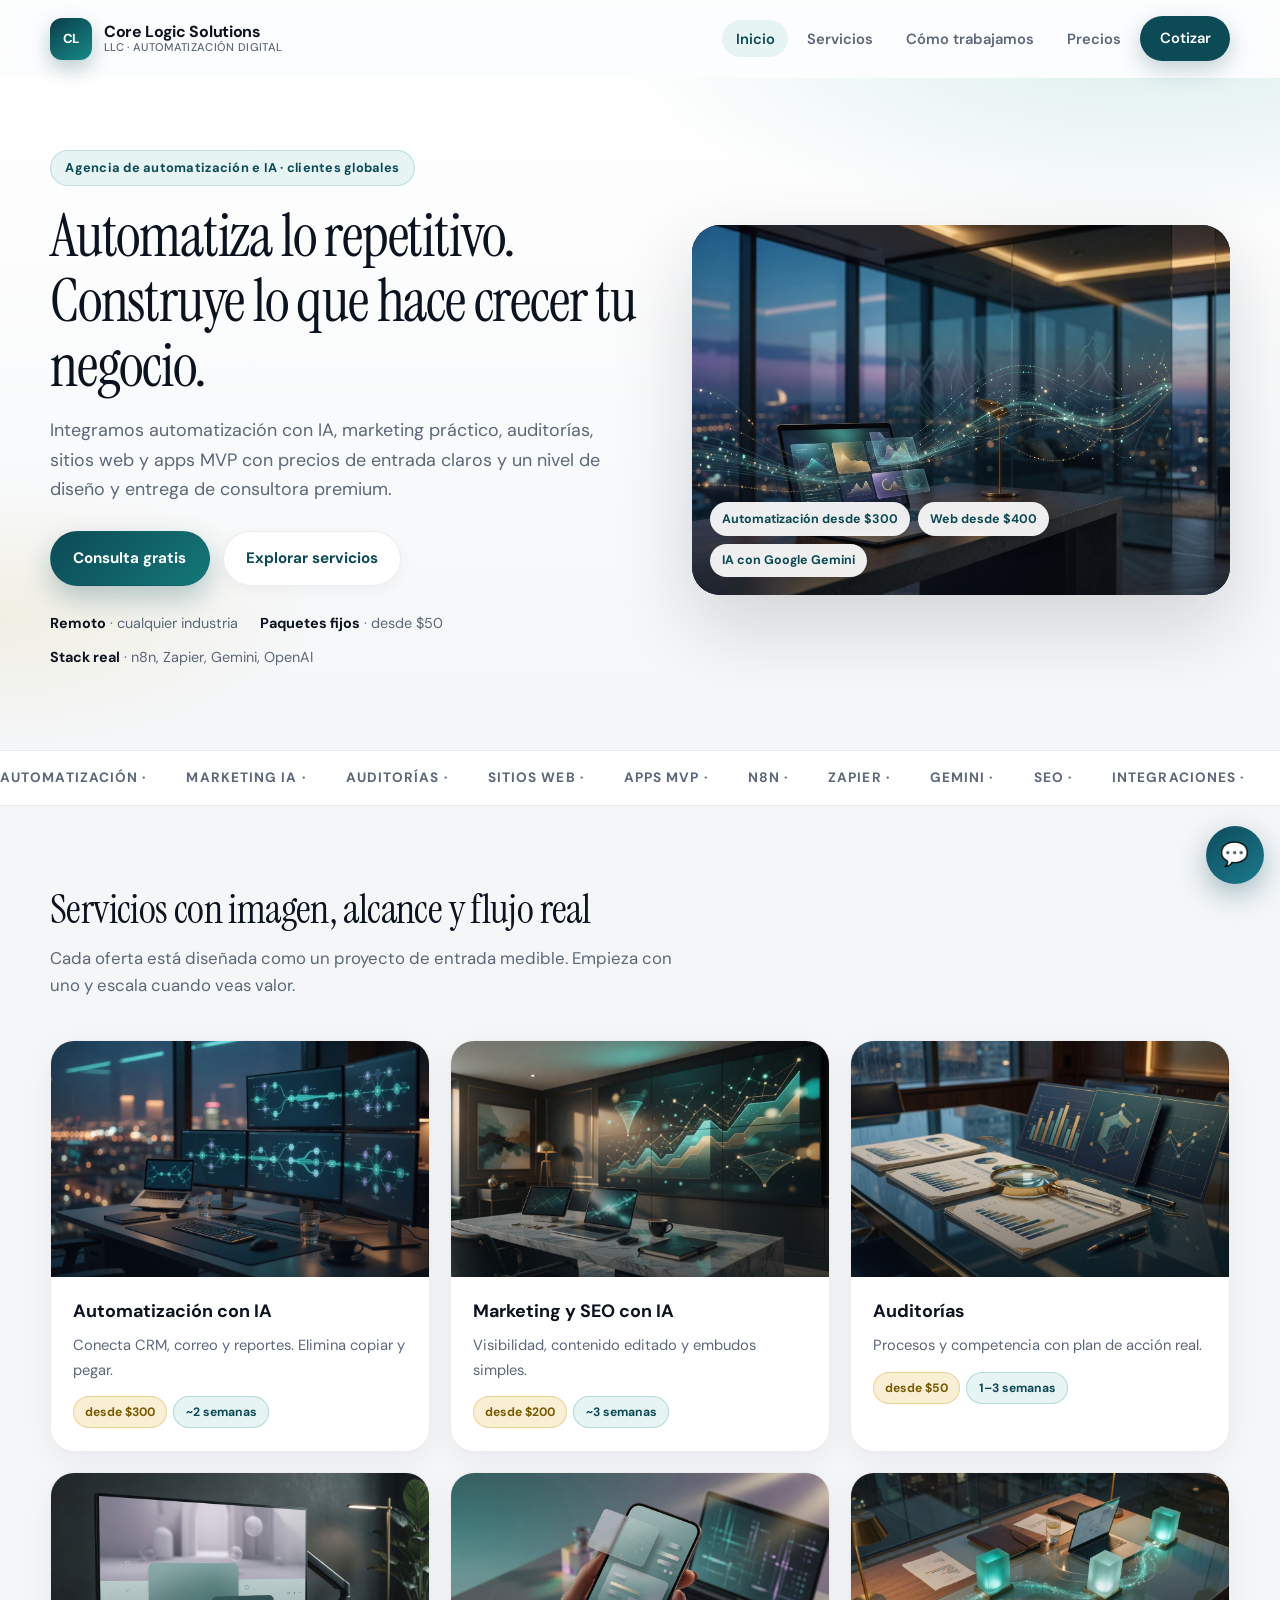
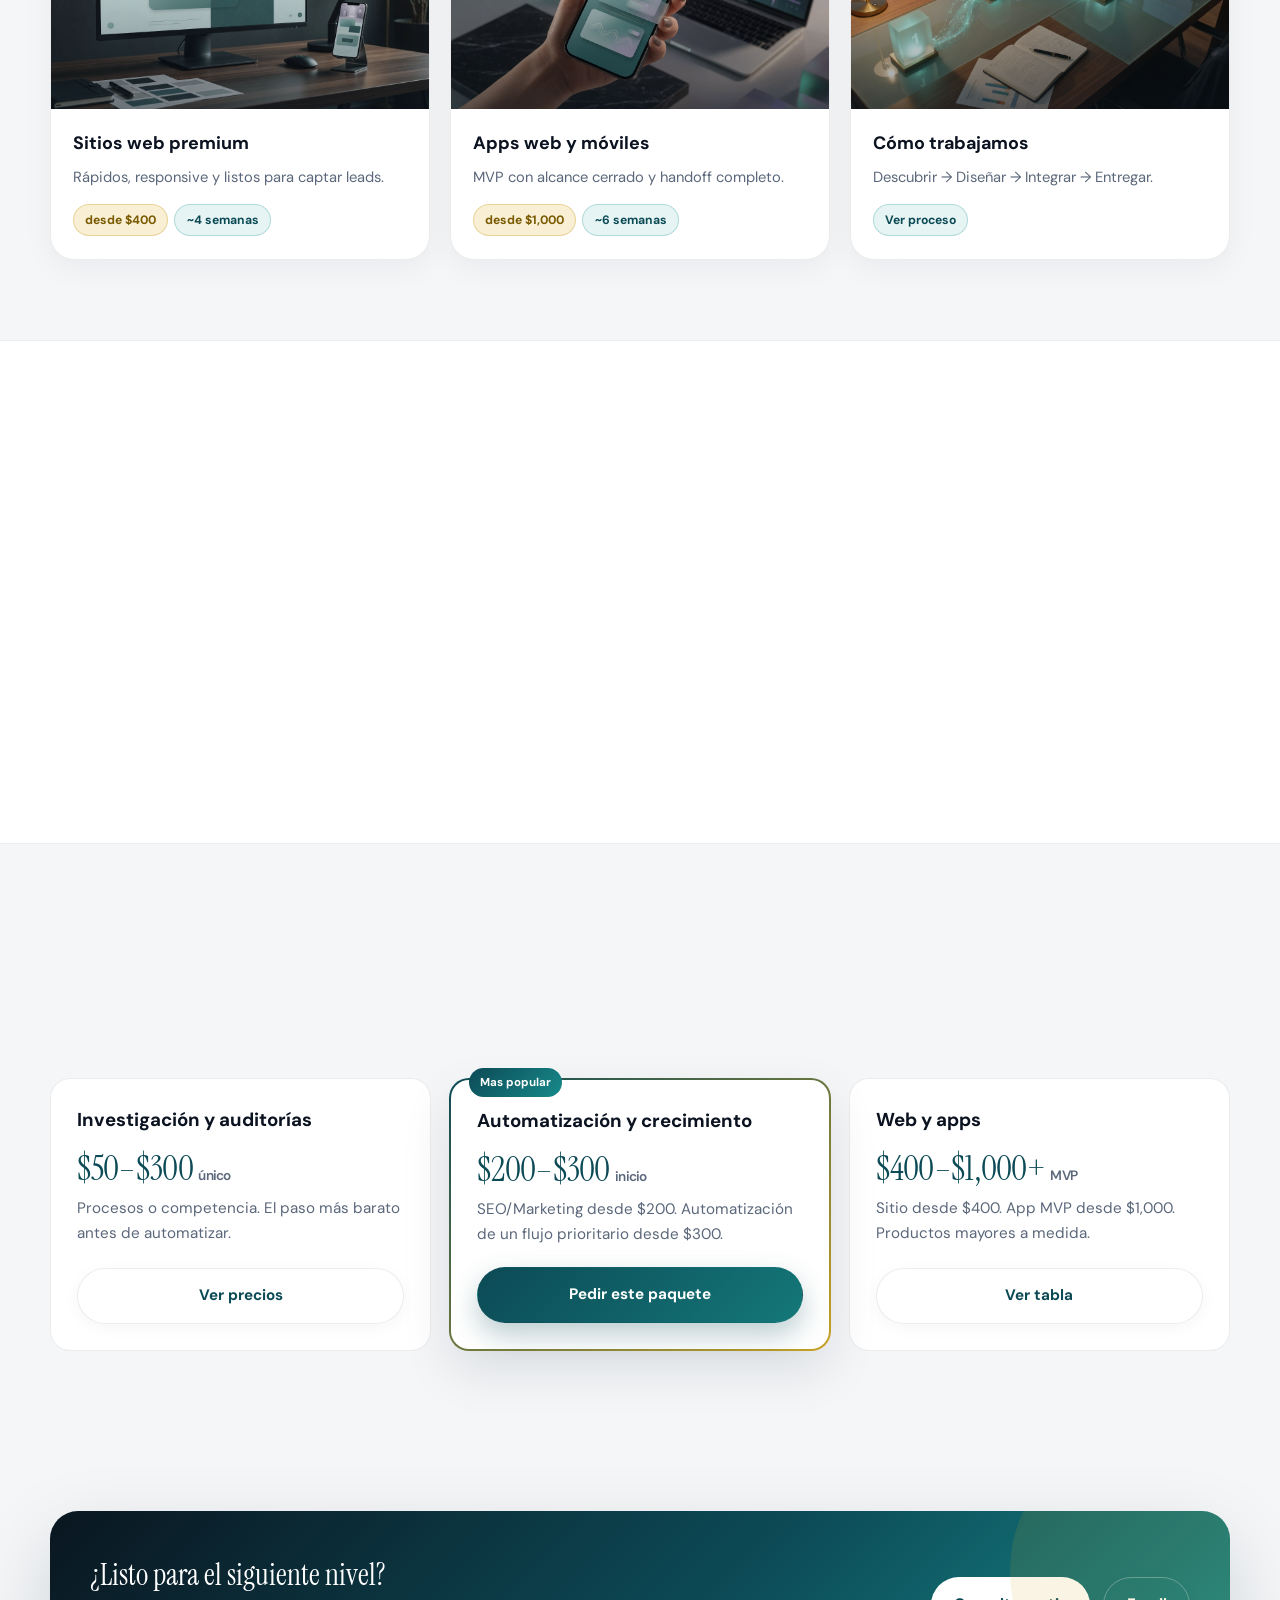
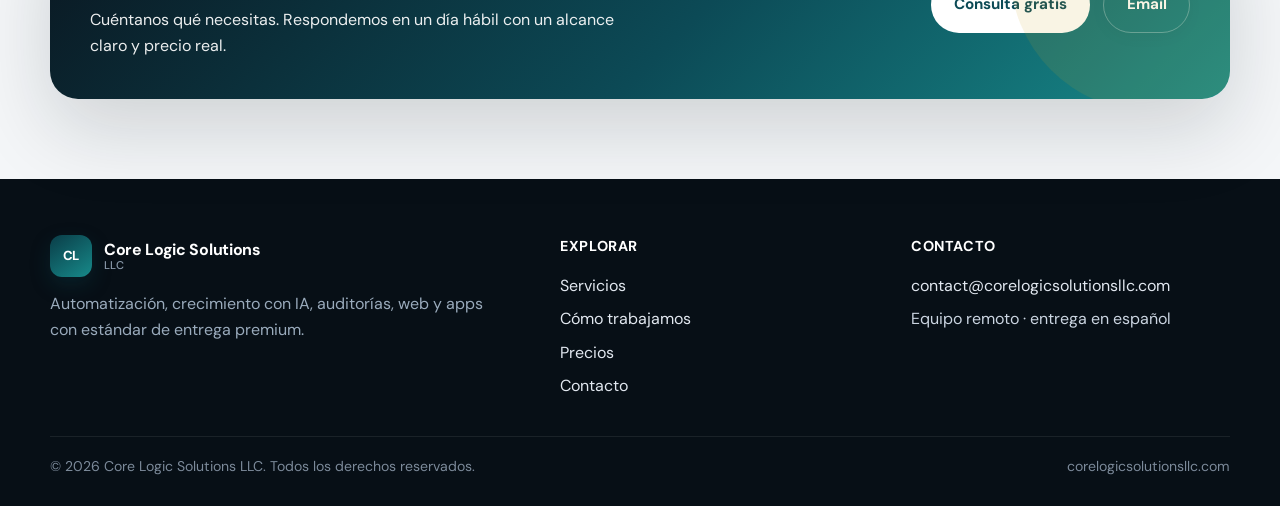
==== commit f6a62977: "Initial commit: Core Logic Solutions website" ====
--- a/index.html
+++ b/index.html
@@ -1,270 +1,245 @@
 <!DOCTYPE html>
 <html lang="es">
 <head>
-  <meta charset="UTF-8">
-  <meta name="viewport" content="width=device-width, initial-scale=1.0">
-  <title>Core Logic Solutions | Implementación e Integración de IA y Automatización</title>
-  <meta name="description" content="Llevamos tu empresa al siguiente nivel operacional integrando Inteligencia Artificial avanzada, automatización de tareas y desarrollo de software a medida.">
-  
-  <!-- Estilos CSS -->
-  <link rel="stylesheet" href="css/style.css">
+  <meta charset="UTF-8" />
+  <meta name="viewport" content="width=device-width, initial-scale=1" />
+  <title>Core Logic Solutions | Automatización con IA, Web y Crecimiento</title>
+  <meta name="description" content="Automatización con IA, marketing y SEO, auditorías, sitios web y apps. Precios reales. Diseño profesional. Equipo remoto." />
+  <link rel="preconnect" href="https://fonts.googleapis.com" />
+  <link rel="preconnect" href="https://fonts.gstatic.com" crossorigin />
+  <link href="https://fonts.googleapis.com/css2?family=DM+Sans:ital,opsz,wght@0,9..40,400;0,9..40,500;0,9..40,600;0,9..40,700;1,9..40,400&family=Instrument+Serif:ital@0;1&display=swap" rel="stylesheet" />
+  <link rel="stylesheet" href="css/styles.css" />
+  <link rel="icon" href="assets/favicon.svg" type="image/svg+xml" />
 </head>
 <body>
-
-  <!-- Orbes de luz de fondo neo-futurista -->
-  <div class="bg-glow-orb orb-cyan"></div>
-  <div class="bg-glow-orb orb-purple"></div>
-
-  <!-- Header / Navbar -->
-  <header class="header" id="main-header">
-    <div class="nav-container">
-      <a href="index.html" class="logo" id="logo-link">
-        <div class="logo-icon">
-          <svg viewBox="0 0 24 24"><path d="M12 2L2 22h20L12 2zm0 4l6 12H6L12 6z"/></svg>
-        </div>
-        <span>Core Logic <span class="gradient-text">Solutions</span></span>
+  <div class="scroll-progress" aria-hidden="true"></div>
+  <header class="site-header">
+    <div class="nav">
+      <a class="logo" href="index.html">
+        <div class="logo-mark">CL</div>
+        <span>Core Logic Solutions<small>LLC · Automatización digital</small></span>
       </a>
-      <nav aria-label="Navegación principal">
-        <ul class="nav-menu" id="nav-menu">
-          <li class="nav-item"><a href="index.html" class="nav-link active">Inicio</a></li>
-          <li class="nav-item"><a href="servicios.html" class="nav-link">Servicios</a></li>
-          <li class="nav-item"><a href="nosotros.html" class="nav-link">Nosotros</a></li>
-          <li class="nav-item"><a href="contacto.html" class="nav-link">Contacto</a></li>
+      <button class="nav-toggle" type="button" aria-expanded="false" aria-label="Abrir menú">Menú</button>
+      <ul class="nav-links">
+        <li><a class="active" href="index.html">Inicio</a></li>
+        <li><a href="servicios.html">Servicios</a></li>
+        <li><a href="proceso.html">Cómo trabajamos</a></li>
+        <li><a href="precios.html">Precios</a></li>
+        <li><a class="btn btn-primary btn-sm" href="contacto.html">Cotizar</a></li>
+      </ul>
+    </div>
+  </header>
+
+  <main>
+    <section class="hero">
+      <div class="container hero-grid">
+        <div class="reveal">
+          <div class="eyebrow">Agencia de automatización e IA · clientes globales</div>
+          <h1>Automatiza lo repetitivo. Construye lo que hace crecer tu negocio.</h1>
+          <p class="lead">
+            Integramos automatización con IA, marketing práctico, auditorías, sitios web y apps MVP
+            con precios de entrada claros y un nivel de diseño y entrega de consultora premium.
+          </p>
+          <div class="hero-actions">
+            <a class="btn btn-primary" href="contacto.html">Consulta gratis</a>
+            <a class="btn btn-secondary" href="servicios.html">Explorar servicios</a>
+          </div>
+          <div class="trust-row">
+            <span><strong>Remoto</strong> · cualquier industria</span>
+            <span><strong>Paquetes fijos</strong> · desde $50</span>
+            <span><strong>Stack real</strong> · n8n, Zapier, Gemini, OpenAI</span>
+          </div>
+        </div>
+        <div class="hero-visual reveal reveal-delay-2">
+          <img src="assets/hero.jpg" width="1600" height="900" alt="Oficina tecnológica premium de Core Logic Solutions" />
+          <div class="hero-float">
+            <span>Automatización desde $300</span>
+            <span>Web desde $400</span>
+            <span>IA con Google Gemini</span>
+          </div>
+        </div>
+      </div>
+    </section>
+
+    <div class="marquee" aria-hidden="true">
+      <div class="marquee-track">
+        <span>Automatización ·</span><span>Marketing IA ·</span><span>Auditorías ·</span>
+        <span>Sitios web ·</span><span>Apps MVP ·</span><span>n8n ·</span><span>Zapier ·</span>
+        <span>Gemini ·</span><span>SEO ·</span><span>Integraciones ·</span>
+        <span>Automatización ·</span><span>Marketing IA ·</span><span>Auditorías ·</span>
+        <span>Sitios web ·</span><span>Apps MVP ·</span><span>n8n ·</span><span>Zapier ·</span>
+        <span>Gemini ·</span><span>SEO ·</span><span>Integraciones ·</span>
+      </div>
+    </div>
+
+    <section id="servicios-resumen">
+      <div class="container">
+        <div class="section-head reveal">
+          <h2>Servicios con imagen, alcance y flujo real</h2>
+          <p>Cada oferta está diseñada como un proyecto de entrada medible. Empieza con uno y escala cuando veas valor.</p>
+        </div>
+        <div class="grid-3">
+          <a class="media-card reveal" href="servicios.html#automatizacion">
+            <div class="media"><img src="assets/automation.jpg" alt="Automatización con IA" width="800" height="500" loading="lazy" /></div>
+            <div class="body">
+              <h3>Automatización con IA</h3>
+              <p>Conecta CRM, correo y reportes. Elimina copiar y pegar.</p>
+              <div class="meta"><span class="badge">desde $300</span><span class="badge badge-teal">~2 semanas</span></div>
+            </div>
+          </a>
+          <a class="media-card reveal reveal-delay-1" href="servicios.html#marketing">
+            <div class="media"><img src="assets/marketing.jpg" alt="Marketing y SEO con IA" width="800" height="500" loading="lazy" /></div>
+            <div class="body">
+              <h3>Marketing y SEO con IA</h3>
+              <p>Visibilidad, contenido editado y embudos simples.</p>
+              <div class="meta"><span class="badge">desde $200</span><span class="badge badge-teal">~3 semanas</span></div>
+            </div>
+          </a>
+          <a class="media-card reveal reveal-delay-2" href="servicios.html#auditorias">
+            <div class="media"><img src="assets/audit.jpg" alt="Auditorías de negocio" width="800" height="500" loading="lazy" /></div>
+            <div class="body">
+              <h3>Auditorías</h3>
+              <p>Procesos y competencia con plan de acción real.</p>
+              <div class="meta"><span class="badge">desde $50</span><span class="badge badge-teal">1–3 semanas</span></div>
+            </div>
+          </a>
+          <a class="media-card reveal" href="servicios.html#web">
+            <div class="media"><img src="assets/web.jpg" alt="Diseño de sitios web" width="800" height="500" loading="lazy" /></div>
+            <div class="body">
+              <h3>Sitios web premium</h3>
+              <p>Rápidos, responsive y listos para captar leads.</p>
+              <div class="meta"><span class="badge">desde $400</span><span class="badge badge-teal">~4 semanas</span></div>
+            </div>
+          </a>
+          <a class="media-card reveal reveal-delay-1" href="servicios.html#apps">
+            <div class="media"><img src="assets/app.jpg" alt="Apps web y móviles" width="800" height="500" loading="lazy" /></div>
+            <div class="body">
+              <h3>Apps web y móviles</h3>
+              <p>MVP con alcance cerrado y handoff completo.</p>
+              <div class="meta"><span class="badge">desde $1,000</span><span class="badge badge-teal">~6 semanas</span></div>
+            </div>
+          </a>
+          <a class="media-card reveal reveal-delay-2" href="proceso.html">
+            <div class="media"><img src="assets/process.jpg" alt="Cómo trabajamos" width="800" height="500" loading="lazy" /></div>
+            <div class="body">
+              <h3>Cómo trabajamos</h3>
+              <p>Descubrir → Diseñar → Integrar → Entregar.</p>
+              <div class="meta"><span class="badge badge-teal">Ver proceso</span></div>
+            </div>
+          </a>
+        </div>
+      </div>
+    </section>
+
+    <section class="section-alt" id="proceso">
+      <div class="container">
+        <div class="section-head reveal">
+          <h2>Cómo trabajamos</h2>
+          <p>Un método en cuatro fases para reducir riesgo y maximizar retorno. <a href="proceso.html">Ver detalle completo →</a></p>
+        </div>
+        <div class="steps">
+          <div class="step reveal">
+            <div class="step-num">01</div>
+            <h3>Descubrir</h3>
+            <p>Metas, herramientas y el paquete que encaja. Alcance por escrito.</p>
+          </div>
+          <div class="step reveal reveal-delay-1">
+            <div class="step-num">02</div>
+            <h3>Diseñar</h3>
+            <p>Blueprint del flujo o de la web. Herramientas estables, no hype.</p>
+          </div>
+          <div class="step reveal reveal-delay-2">
+            <div class="step-num">03</div>
+            <h3>Integrar</h3>
+            <p>Construcción, pruebas y sistemas en vivo — no solo slides.</p>
+          </div>
+          <div class="step reveal reveal-delay-3">
+            <div class="step-num">04</div>
+            <h3>Entregar</h3>
+            <p>Documentación, entrenamiento y propiedad total para ti.</p>
+          </div>
+        </div>
+      </div>
+    </section>
+
+    <section id="precios">
+      <div class="container">
+        <div class="section-head reveal">
+          <h2>Precios de entrada (USD)</h2>
+          <p>Paquetes honestos. Lo grande se cotiza tras un diagnóstico corto. <a href="precios.html">Tabla completa →</a></p>
+        </div>
+        <div class="pricing-grid">
+          <div class="price-card reveal">
+            <h3>Investigación y auditorías</h3>
+            <div class="from">$50–$300 <small>único</small></div>
+            <p>Procesos o competencia. El paso más barato antes de automatizar.</p>
+            <a class="btn btn-secondary" href="precios.html">Ver precios</a>
+          </div>
+          <div class="price-card featured reveal reveal-delay-1">
+            <h3>Automatización y crecimiento</h3>
+            <div class="from">$200–$300 <small>inicio</small></div>
+            <p>SEO/Marketing desde $200. Automatización de un flujo prioritario desde $300.</p>
+            <a class="btn btn-primary" href="contacto.html">Pedir este paquete</a>
+          </div>
+          <div class="price-card reveal reveal-delay-2">
+            <h3>Web y apps</h3>
+            <div class="from">$400–$1,000+ <small>MVP</small></div>
+            <p>Sitio desde $400. App MVP desde $1,000. Productos mayores a medida.</p>
+            <a class="btn btn-secondary" href="precios.html">Ver tabla</a>
+          </div>
+        </div>
+      </div>
+    </section>
+
+    <section>
+      <div class="container">
+        <div class="cta-band reveal">
+          <div>
+            <h2>¿Listo para el siguiente nivel?</h2>
+            <p>Cuéntanos qué necesitas. Respondemos en un día hábil con un alcance claro y precio real.</p>
+          </div>
+          <div class="hero-actions" style="margin:0">
+            <a class="btn btn-primary" href="contacto.html">Consulta gratis</a>
+            <a class="btn btn-secondary btn-ghost" href="mailto:contact@corelogicsolutionsllc.com">Email</a>
+          </div>
+        </div>
+      </div>
+    </section>
+  </main>
+
+  <footer class="site-footer">
+    <div class="container footer-grid">
+      <div>
+        <a class="logo" href="index.html" style="color:#fff;margin-bottom:0.85rem">
+          <div class="logo-mark">CL</div>
+          <span>Core Logic Solutions<small style="color:#8a9aab">LLC</small></span>
+        </a>
+        <p style="margin:0;max-width:28rem;color:#9aabbc">
+          Automatización, crecimiento con IA, auditorías, web y apps con estándar de entrega premium.
+        </p>
+      </div>
+      <div>
+        <h4>Explorar</h4>
+        <ul>
+          <li><a href="servicios.html">Servicios</a></li>
+          <li><a href="proceso.html">Cómo trabajamos</a></li>
+          <li><a href="precios.html">Precios</a></li>
+          <li><a href="contacto.html">Contacto</a></li>
         </ul>
-      </nav>
-      <button class="hamburger" id="mobile-menu-toggle" aria-label="Abrir menú de navegación">
-        <span class="bar"></span>
-        <span class="bar"></span>
-        <span class="bar"></span>
-      </button>
-    </div>
-  </header>
-
-  <!-- Hero Section -->
-  <section class="hero" id="hero-section">
-    <div class="grid-2">
-      <div class="hero-content reveal">
-        <div class="hero-badge">
-          <span class="pulse-dot"></span>
-          Socios en Automatización
-        </div>
-        <h1 class="hero-title">Automatiza tu Operación. <span class="gradient-text">Escala con IA</span>.</h1>
-        <p class="hero-subtitle">Integramos soluciones de Inteligencia Artificial a medida y automatizaciones de flujos de trabajo que reducen hasta un 75% el tiempo dedicado a tareas repetitivas.</p>
-        <div class="hero-buttons">
-          <a href="contacto.html" class="btn-primary" id="hero-cta-primary">Diseñar Proyecto</a>
-          <a href="servicios.html" class="btn-secondary" id="hero-cta-secondary">Ver Servicios</a>
-        </div>
-      </div>
-      <div class="hero-visual reveal">
-        <div class="hero-illustration">
-          <div class="hero-code-block" id="hero-code-typing">
-// Core Logic Solutions
-const workflow = new AIWorkflow();
-workflow.addAgent("Task Automation");
-workflow.addAgent("Market Audit");
-workflow.addAgent("Digital Marketing");
-
-workflow.optimize({
-  efficiency: "+250%",
-  timeSaved: "75%",
-  growth: "Exponential"
-});
-
-workflow.run();
-          </div>
-        </div>
-      </div>
-    </div>
-  </section>
-
-  <!-- Services Highlights Section -->
-  <section class="section" id="services-highlights">
-    <div class="section-title reveal">
-      <h2>Servicios de <span class="gradient-text">Próxima Generación</span></h2>
-      <p>Aumentamos la eficiencia y los ingresos de tu empresa aplicando tecnología avanzada orientada a resultados operacionales.</p>
-    </div>
-    
-    <div class="grid-3">
-      <!-- Card 1: Automatización -->
-      <article class="glass-card reveal" id="service-card-auto">
-        <h3 class="gradient-text" style="font-size: 1.5rem; margin-bottom: 1rem;">Automatización con IA</h3>
-        <p style="color: var(--text-muted); margin-bottom: 1.5rem; font-size: 0.95rem;">Diseño e integración de flujos de trabajo inteligentes que conectan tus herramientas cotidianas para eliminar la carga administrativa y manual.</p>
-        <a href="servicios.html" class="btn-secondary" style="padding: 0.6rem 1.5rem; font-size: 0.9rem;">Saber más</a>
-      </article>
-
-      <!-- Card 2: Marketing & SEO -->
-      <article class="glass-card reveal" id="service-card-marketing">
-        <h3 class="gradient-text" style="font-size: 1.5rem; margin-bottom: 1rem;">Marketing & SEO IA</h3>
-        <p style="color: var(--text-muted); margin-bottom: 1.5rem; font-size: 0.95rem;">Optimización SEO automatizada, generación de contenido semántico de alta calidad y prospección automatizada de leads calificados por IA.</p>
-        <a href="servicios.html" class="btn-secondary" style="padding: 0.6rem 1.5rem; font-size: 0.9rem;">Saber más</a>
-      </article>
-
-      <!-- Card 3: Auditorías Inteligentes -->
-      <article class="glass-card reveal" id="service-card-audit">
-        <h3 class="gradient-text" style="font-size: 1.5rem; margin-bottom: 1rem;">Auditoría de Competencia</h3>
-        <p style="color: var(--text-muted); margin-bottom: 1.5rem; font-size: 0.95rem;">Escaneo y análisis automático de tus competidores directos, precios, estrategias SEO y embudos de ventas utilizando algoritmos de IA.</p>
-        <a href="servicios.html" class="btn-secondary" style="padding: 0.6rem 1.5rem; font-size: 0.9rem;">Saber más</a>
-      </article>
-    </div>
-  </section>
-
-  <!-- Process Section (Workflow Map) -->
-  <section class="section" id="process-section" style="background: var(--bg-deep);">
-    <div class="section-title reveal">
-      <h2>Cómo <span class="gradient-text">Trabajamos</span></h2>
-      <p>Un modelo de integración estratégico en cuatro fases diseñado para mitigar riesgos y maximizar el retorno de inversión.</p>
-    </div>
-
-    <div class="grid-4">
-      <!-- Step 1 -->
-      <div class="glass-card process-step reveal" id="process-step-1">
-        <div class="step-number">01</div>
-        <h3>Auditoría</h3>
-        <p>Analizamos minuciosamente tus procesos actuales y estructura web para encontrar los cuellos de botella óptimos para automatizar.</p>
-      </div>
-
-      <!-- Step 2 -->
-      <div class="glass-card process-step reveal" id="process-step-2">
-        <div class="step-number">02</div>
-        <h3>Arquitectura</h3>
-        <p>Diseñamos la infraestructura tecnológica y definimos las herramientas y APIs de IA idóneas para tu flujo operativo.</p>
-      </div>
-
-      <!-- Step 3 -->
-      <div class="glass-card process-step reveal" id="process-step-3">
-        <div class="step-number">03</div>
-        <h3>Integración</h3>
-        <p>Construimos y conectamos tus plataformas. Probamos rigurosamente cada agente de IA bajo un enfoque seguro.</p>
-      </div>
-
-      <!-- Step 4 -->
-      <div class="glass-card process-step reveal" id="process-step-4">
-        <div class="step-number">04</div>
-        <h3>Optimización</h3>
-        <p>Monitoreamos y mejoramos los sistemas permanentemente como tus socios tecnológicos de largo plazo (Workflow Partner).</p>
-      </div>
-    </div>
-  </section>
-
-  <!-- Tech Stack Section -->
-  <section class="section" id="tech-stack-section">
-    <div class="section-title reveal">
-      <h2>Infraestructura <span class="gradient-text">Transparente</span></h2>
-      <p>No creemos en la magia. Utilizamos tecnologías estables y de nivel empresarial para garantizar la fiabilidad del sistema.</p>
-    </div>
-    
-    <div class="tech-container reveal" id="tech-badges-container">
-      <span class="tech-badge">n8n</span>
-      <span class="tech-badge">Zapier</span>
-      <span class="tech-badge">LangChain</span>
-      <span class="tech-badge">OpenAI API</span>
-      <span class="tech-badge">Anthropic Claude</span>
-      <span class="tech-badge">Python</span>
-      <span class="tech-badge">Node.js</span>
-      <span class="tech-badge">PostgreSQL</span>
-      <span class="tech-badge">Pinecone Vector DB</span>
-    </div>
-  </section>
-
-  <!-- CTA Section -->
-  <section class="section reveal" id="cta-section" style="text-align: center; max-width: 800px; margin: 0 auto;">
-    <h2 style="font-size: 2.5rem; margin-bottom: 1.5rem;">¿Listo para multiplicar la <span class="gradient-text">eficiencia</span> de tu negocio?</h2>
-    <p style="color: var(--text-muted); margin-bottom: 2.5rem; font-size: 1.1rem;">Comienza hoy mismo con un diagnóstico inicial gratuito o calcula tus ahorros estimados con nuestras herramientas online.</p>
-    <div style="display: flex; gap: 1.2rem; justify-content: center;">
-      <a href="contacto.html" class="btn-primary" id="cta-bottom-primary">Iniciar Proyecto</a>
-      <a href="servicios.html" class="btn-secondary" id="cta-bottom-secondary">Probar Herramientas de IA</a>
-    </div>
-  </section>
-
-  <!-- Footer Section -->
-  <footer class="footer" id="footer-section">
-    <div class="footer-grid">
-      <div class="footer-info">
-        <a href="index.html" class="logo">
-          <div class="logo-icon">
-            <svg viewBox="0 0 24 24"><path d="M12 2L2 22h20L12 2zm0 4l6 12H6L12 6z"/></svg>
-          </div>
-          <span>Core Logic <span class="gradient-text">Solutions</span></span>
-        </a>
-        <p>Llevamos tu empresa al siguiente nivel operacional integrando Inteligencia Artificial avanzada, automatización de tareas y desarrollo de software a medida.</p>
-        <div class="footer-socials">
-          <a href="#" class="social-icon" aria-label="Facebook"><svg width="18" height="18" viewBox="0 0 24 24" fill="none" stroke="currentColor" stroke-width="2"><path d="M18 2h-3a5 5 0 0 0-5 5v3H7v4h3v8h4v-8h3l1-4h-4V7a1 1 0 0 1 1-1h3z"/></svg></a>
-          <a href="#" class="social-icon" aria-label="Instagram"><svg width="18" height="18" viewBox="0 0 24 24" fill="none" stroke="currentColor" stroke-width="2"><rect x="2" y="2" width="20" height="20" rx="5" ry="5"></rect><path d="M16 11.37A4 4 0 1 1 12.63 8 4 4 0 0 1 16 11.37z"></path><line x1="17.5" y1="6.5" x2="17.51" y2="6.5"></line></svg></a>
-          <a href="#" class="social-icon" aria-label="Twitter"><svg width="18" height="18" viewBox="0 0 24 24" fill="none" stroke="currentColor" stroke-width="2"><path d="M23 3a10.9 10.9 0 0 1-3.14 1.53 4.48 4.48 0 0 0-7.86 3v1A10.66 10.66 0 0 1 3 4s-4 9 5 13a11.64 11.64 0 0 1-7 2c9 5 20 0 20-11.5a4.5 4.5 0 0 0-.08-.83A7.72 7.72 0 0 0 23 3z"/></svg></a>
-          <a href="#" class="social-icon" aria-label="LinkedIn"><svg width="18" height="18" viewBox="0 0 24 24" fill="none" stroke="currentColor" stroke-width="2"><path d="M16 8a6 6 0 0 1 6 6v7h-4v-7a2 2 0 0 0-2-2 2 2 0 0 0-2 2v7h-4v-7a6 6 0 0 1 6-6z"></path><rect x="2" y="9" width="4" height="12"></rect><circle cx="4" cy="4" r="2"></circle></svg></a>
-        </div>
       </div>
       <div>
-        <h3 class="footer-title">Enlaces</h3>
-        <ul class="footer-links">
-          <li><a href="index.html" class="footer-link">Inicio</a></li>
-          <li><a href="servicios.html" class="footer-link">Servicios</a></li>
-          <li><a href="nosotros.html" class="footer-link">Nosotros</a></li>
-          <li><a href="contacto.html" class="footer-link">Contacto</a></li>
+        <h4>Contacto</h4>
+        <ul>
+          <li><a href="mailto:contact@corelogicsolutionsllc.com">contact@corelogicsolutionsllc.com</a></li>
+          <li>Equipo remoto · entrega en español</li>
         </ul>
       </div>
-      <div>
-        <h3 class="footer-title">Servicios</h3>
-        <ul class="footer-links">
-          <li><a href="servicios.html" class="footer-link">Automatización de Tareas</a></li>
-          <li><a href="servicios.html" class="footer-link">Marketing Inteligente</a></li>
-          <li><a href="servicios.html" class="footer-link">Auditoría Competitiva</a></li>
-          <li><a href="servicios.html" class="footer-link">Desarrollo Web & Apps</a></li>
-        </ul>
-      </div>
-      <div class="footer-newsletter">
-        <h3 class="footer-title">Newsletter</h3>
-        <p>Suscríbete para recibir insights semanales sobre automatización e IA aplicada a negocios.</p>
-        <form class="newsletter-form" id="newsletter-form">
-          <input type="email" placeholder="Tu email corporativo" required id="newsletter-email">
-          <button type="submit" aria-label="Suscribirse">
-            <svg width="18" height="18" viewBox="0 0 24 24" fill="none" stroke="currentColor" stroke-width="2" stroke-linecap="round" stroke-linejoin="round"><line x1="22" y1="2" x2="11" y2="13"></line><polygon points="22 2 15 22 11 13 2 9 22 2"></polygon></svg>
-          </button>
-        </form>
-      </div>
-    </div>
-    <div class="footer-bottom">
-      <p>&copy; 2026 Core Logic Solutions. Todos los derechos reservados.</p>
-      <p>Diseño y Tecnología con Inteligencia Artificial.</p>
+    </div>
+    <div class="container footer-bottom">
+      <span>© <span data-year></span> Core Logic Solutions LLC. Todos los derechos reservados.</span>
+      <span>corelogicsolutionsllc.com</span>
     </div>
   </footer>
-
-  <!-- Chatbot Widget (Floating Assistant) -->
-  <div class="chatbot-widget" id="chatbot-widget-container">
-    <button class="chatbot-bubble" id="chatbot-trigger" aria-label="Abrir Asistente Virtual">
-      <svg viewBox="0 0 24 24"><path d="M20 2H4c-1.1 0-2 .9-2 2v18l4-4h14c1.1 0 2-.9 2-2V4c0-1.1-.9-2-2-2zM6 9h12v2H6V9zm8 5H6v-2h8v2zm4-6H6V6h12v2z"/></svg>
-    </button>
-    <div class="chatbot-panel" id="chatbot-panel-card">
-      <div class="chatbot-header">
-        <div class="chatbot-profile">
-          <div class="chatbot-avatar">🤖</div>
-          <div class="chatbot-name">
-            <h4>CoreBot</h4>
-            <span class="chatbot-status">En línea</span>
-          </div>
-        </div>
-        <button class="chatbot-close" id="chatbot-close-btn" aria-label="Cerrar chat">
-          <svg width="24" height="24" viewBox="0 0 24 24" fill="none" stroke="currentColor" stroke-width="2"><line x1="18" y1="6" x2="6" y2="18"></line><line x1="6" y1="6" x2="18" y2="18"></line></svg>
-        </button>
-      </div>
-      <div class="chatbot-messages" id="chatbot-messages-box"></div>
-      <div class="chatbot-suggestions">
-        <button class="suggestion-btn" data-key="services">Servicios</button>
-        <button class="suggestion-btn" data-key="automation">¿Cómo funciona la IA?</button>
-        <button class="suggestion-btn" data-key="audit">Simular Auditoría</button>
-        <button class="suggestion-btn" data-key="pricing">Presupuestos</button>
-        <button class="suggestion-btn" data-key="human">Hablar con Humano</button>
-      </div>
-      <div class="chatbot-input-area">
-        <input type="text" id="chat-input" placeholder="Pregunta algo sobre IA...">
-        <button id="chat-send" aria-label="Enviar mensaje">
-          <svg viewBox="0 0 24 24" width="20" height="20" fill="currentColor"><path d="M2.01 21L23 12 2.01 3 2 10l15 2-15 2z"/></svg>
-        </button>
-      </div>
-    </div>
-  </div>
-
-  <!-- Scripts -->
   <script src="js/main.js"></script>
   <script src="js/chatbot.js"></script>
 </body>
--- a/css/styles.css
+++ b/css/styles.css
@@ -0,0 +1,1365 @@
+/* Core Logic Solutions — Premium agency design */
+:root {
+  --bg: #f4f6f8;
+  --bg-deep: #0a1620;
+  --surface: #ffffff;
+  --ink: #0b1220;
+  --muted: #5b677a;
+  --line: rgba(15, 23, 42, 0.08);
+  --brand: #0c4a56;
+  --brand-2: #178a8a;
+  --brand-soft: #e6f4f4;
+  --gold: #c9a227;
+  --gold-soft: #f8efd4;
+  --shadow: 0 20px 50px rgba(10, 22, 32, 0.1);
+  --shadow-lg: 0 30px 80px rgba(10, 22, 32, 0.16);
+  --radius: 20px;
+  --radius-sm: 14px;
+  --max: 1180px;
+  --header-h: 78px;
+  --font: "DM Sans", "Segoe UI", system-ui, sans-serif;
+  --display: "Instrument Serif", Georgia, "Times New Roman", serif;
+  --ease: cubic-bezier(0.22, 1, 0.36, 1);
+}
+
+*,
+*::before,
+*::after {
+  box-sizing: border-box;
+}
+
+html {
+  scroll-behavior: smooth;
+}
+
+body {
+  margin: 0;
+  font-family: var(--font);
+  color: var(--ink);
+  background: var(--bg);
+  line-height: 1.65;
+  -webkit-font-smoothing: antialiased;
+  overflow-x: hidden;
+}
+
+img {
+  max-width: 100%;
+  display: block;
+}
+
+a {
+  color: var(--brand-2);
+  text-decoration: none;
+  transition: color 0.2s var(--ease);
+}
+
+a:hover {
+  color: var(--brand);
+}
+
+.container {
+  width: min(100% - 2.5rem, var(--max));
+  margin-inline: auto;
+}
+
+/* Reveal animations */
+.reveal {
+  opacity: 0;
+  transform: translateY(28px);
+  transition: opacity 0.8s var(--ease), transform 0.8s var(--ease);
+}
+
+.reveal.in {
+  opacity: 1;
+  transform: none;
+}
+
+.reveal-delay-1 { transition-delay: 0.1s; }
+.reveal-delay-2 { transition-delay: 0.2s; }
+.reveal-delay-3 { transition-delay: 0.3s; }
+.reveal-delay-4 { transition-delay: 0.4s; }
+
+/* Header */
+.site-header {
+  position: sticky;
+  top: 0;
+  z-index: 100;
+  height: var(--header-h);
+  display: flex;
+  align-items: center;
+  background: rgba(255, 255, 255, 0.72);
+  backdrop-filter: blur(16px) saturate(1.4);
+  -webkit-backdrop-filter: blur(16px) saturate(1.4);
+  border-bottom: 1px solid transparent;
+  transition: background 0.3s, border-color 0.3s, box-shadow 0.3s;
+}
+
+.site-header.scrolled {
+  background: rgba(255, 255, 255, 0.92);
+  border-bottom-color: var(--line);
+  box-shadow: 0 8px 30px rgba(10, 22, 32, 0.06);
+}
+
+.nav {
+  position: relative;
+  display: flex;
+  align-items: center;
+  justify-content: space-between;
+  gap: 1rem;
+  width: min(100% - 2.5rem, var(--max));
+  margin-inline: auto;
+  min-height: var(--header-h);
+}
+
+.logo {
+  display: flex;
+  align-items: center;
+  gap: 0.75rem;
+  color: var(--ink);
+  text-decoration: none !important;
+  font-weight: 700;
+  letter-spacing: -0.02em;
+  z-index: 2;
+}
+
+.logo-mark {
+  width: 42px;
+  height: 42px;
+  border-radius: 12px;
+  background: linear-gradient(145deg, #0a3d48, #178a8a);
+  color: #fff;
+  display: grid;
+  place-items: center;
+  font-size: 0.82rem;
+  font-weight: 800;
+  box-shadow: 0 8px 20px rgba(12, 74, 86, 0.28);
+}
+
+.logo span {
+  line-height: 1.15;
+}
+
+.logo small {
+  display: block;
+  font-weight: 500;
+  color: var(--muted);
+  font-size: 0.7rem;
+  letter-spacing: 0.03em;
+  text-transform: uppercase;
+}
+
+.nav-links {
+  display: flex;
+  align-items: center;
+  gap: 0.15rem 0.35rem;
+  list-style: none;
+  margin: 0;
+  padding: 0;
+}
+
+.nav-links a {
+  color: var(--muted);
+  font-weight: 600;
+  font-size: 0.92rem;
+  text-decoration: none !important;
+  padding: 0.55rem 0.85rem;
+  border-radius: 999px;
+  transition: color 0.2s, background 0.2s;
+}
+
+.nav-links a:hover,
+.nav-links a.active {
+  color: var(--brand);
+  background: var(--brand-soft);
+}
+
+.nav-links a.btn,
+.nav-links a.btn:hover,
+.nav-links a.btn.active {
+  color: #fff;
+  background: var(--brand);
+  padding: 0.6rem 1.15rem;
+  box-shadow: 0 8px 22px rgba(12, 74, 86, 0.25);
+}
+
+.nav-links a.btn:hover {
+  background: #083840;
+}
+
+.nav-toggle {
+  display: none;
+  border: 1px solid var(--line);
+  background: #fff;
+  border-radius: 12px;
+  padding: 0.55rem 0.85rem;
+  cursor: pointer;
+  font-weight: 700;
+  color: var(--ink);
+  z-index: 2;
+}
+
+/* Buttons */
+.btn {
+  display: inline-flex;
+  align-items: center;
+  justify-content: center;
+  gap: 0.45rem;
+  border-radius: 999px;
+  padding: 0.9rem 1.4rem;
+  font-weight: 700;
+  font-size: 0.95rem;
+  border: 1px solid transparent;
+  cursor: pointer;
+  text-decoration: none !important;
+  transition: transform 0.25s var(--ease), box-shadow 0.25s var(--ease), background 0.2s;
+  font-family: inherit;
+}
+
+.btn:hover {
+  transform: translateY(-2px);
+}
+
+.btn-primary {
+  background: linear-gradient(135deg, #0c4a56, #147878);
+  color: #fff !important;
+  box-shadow: 0 12px 28px rgba(12, 74, 86, 0.28);
+}
+
+.btn-primary:hover {
+  background: linear-gradient(135deg, #083840, #0c4a56);
+  color: #fff !important;
+}
+
+.btn-secondary {
+  background: rgba(255, 255, 255, 0.9);
+  color: var(--brand) !important;
+  border-color: var(--line);
+  box-shadow: 0 4px 16px rgba(10, 22, 32, 0.04);
+}
+
+.btn-secondary:hover {
+  border-color: rgba(12, 74, 86, 0.25);
+  color: var(--brand) !important;
+}
+
+.btn-ghost {
+  background: transparent;
+  color: #fff !important;
+  border-color: rgba(255, 255, 255, 0.28);
+}
+
+.btn-sm {
+  padding: 0.55rem 1rem;
+  font-size: 0.88rem;
+}
+
+/* Hero */
+.hero {
+  position: relative;
+  padding: 4.5rem 0 5rem;
+  overflow: hidden;
+  background:
+    radial-gradient(ellipse 80% 60% at 90% -10%, rgba(23, 138, 138, 0.16), transparent 55%),
+    radial-gradient(ellipse 50% 40% at 0% 80%, rgba(201, 162, 39, 0.1), transparent 50%),
+    linear-gradient(180deg, #fff 0%, var(--bg) 100%);
+}
+
+.hero-grid {
+  display: grid;
+  grid-template-columns: 1.05fr 0.95fr;
+  gap: 3rem;
+  align-items: center;
+}
+
+.eyebrow {
+  display: inline-flex;
+  align-items: center;
+  gap: 0.45rem;
+  background: var(--brand-soft);
+  color: var(--brand);
+  border: 1px solid rgba(23, 138, 138, 0.2);
+  border-radius: 999px;
+  padding: 0.4rem 0.9rem;
+  font-size: 0.8rem;
+  font-weight: 700;
+  letter-spacing: 0.02em;
+  margin-bottom: 1.15rem;
+}
+
+.hero h1,
+.page-hero h1 {
+  margin: 0 0 1.1rem;
+  font-family: var(--display);
+  font-weight: 400;
+  font-size: clamp(2.4rem, 4.8vw, 3.75rem);
+  line-height: 1.08;
+  letter-spacing: -0.02em;
+  color: var(--ink);
+}
+
+.hero .lead,
+.page-hero p {
+  font-size: 1.12rem;
+  color: var(--muted);
+  max-width: 36rem;
+  margin: 0 0 1.6rem;
+}
+
+.hero-actions {
+  display: flex;
+  flex-wrap: wrap;
+  gap: 0.8rem;
+  margin-bottom: 1.6rem;
+}
+
+.trust-row {
+  display: flex;
+  flex-wrap: wrap;
+  gap: 0.65rem 1.4rem;
+  color: var(--muted);
+  font-size: 0.9rem;
+}
+
+.trust-row strong {
+  color: var(--ink);
+}
+
+.hero-visual {
+  position: relative;
+  border-radius: 28px;
+  overflow: hidden;
+  box-shadow: var(--shadow-lg);
+  aspect-ratio: 16 / 11;
+  background: #0a1620;
+}
+
+.hero-visual img {
+  width: 100%;
+  height: 100%;
+  object-fit: cover;
+  transform: scale(1.02);
+  transition: transform 1.2s var(--ease);
+}
+
+.hero-visual:hover img {
+  transform: scale(1.06);
+}
+
+.hero-visual::after {
+  content: "";
+  position: absolute;
+  inset: 0;
+  background: linear-gradient(180deg, transparent 50%, rgba(10, 22, 32, 0.35));
+  pointer-events: none;
+}
+
+.hero-float {
+  position: absolute;
+  left: 1.1rem;
+  bottom: 1.1rem;
+  right: 1.1rem;
+  z-index: 2;
+  display: flex;
+  flex-wrap: wrap;
+  gap: 0.5rem;
+}
+
+.hero-float span {
+  background: rgba(255, 255, 255, 0.92);
+  backdrop-filter: blur(8px);
+  border-radius: 999px;
+  padding: 0.4rem 0.75rem;
+  font-size: 0.78rem;
+  font-weight: 700;
+  color: var(--brand);
+  box-shadow: 0 6px 18px rgba(0, 0, 0, 0.12);
+}
+
+/* Sections */
+section {
+  padding: 5rem 0;
+}
+
+.section-alt {
+  background: #fff;
+  border-block: 1px solid var(--line);
+}
+
+.section-dark {
+  background: var(--bg-deep);
+  color: #e8eef4;
+  border: none;
+}
+
+.section-dark .section-head p,
+.section-dark .muted {
+  color: #9aabbc;
+}
+
+.section-dark h2,
+.section-dark h3 {
+  color: #fff;
+}
+
+.section-head {
+  max-width: 40rem;
+  margin-bottom: 2.5rem;
+}
+
+.section-head h2 {
+  margin: 0 0 0.7rem;
+  font-family: var(--display);
+  font-weight: 400;
+  font-size: clamp(1.9rem, 3.2vw, 2.6rem);
+  letter-spacing: -0.015em;
+  line-height: 1.15;
+}
+
+.section-head p {
+  margin: 0;
+  color: var(--muted);
+  font-size: 1.05rem;
+}
+
+/* Service cards grid */
+.grid-3 {
+  display: grid;
+  grid-template-columns: repeat(3, 1fr);
+  gap: 1.25rem;
+}
+
+.grid-2 {
+  display: grid;
+  grid-template-columns: repeat(2, 1fr);
+  gap: 1.25rem;
+}
+
+.card {
+  background: var(--surface);
+  border: 1px solid var(--line);
+  border-radius: var(--radius);
+  padding: 1.5rem;
+  box-shadow: 0 4px 20px rgba(10, 22, 32, 0.03);
+  height: 100%;
+  transition: transform 0.35s var(--ease), box-shadow 0.35s var(--ease);
+}
+
+.card:hover {
+  transform: translateY(-4px);
+  box-shadow: var(--shadow);
+}
+
+.card h3 {
+  margin: 0 0 0.5rem;
+  font-size: 1.15rem;
+}
+
+.card p {
+  margin: 0;
+  color: var(--muted);
+  font-size: 0.95rem;
+}
+
+.card ul {
+  margin: 0.85rem 0 0;
+  padding-left: 1.1rem;
+  color: var(--muted);
+  font-size: 0.92rem;
+}
+
+.card li + li {
+  margin-top: 0.3rem;
+}
+
+/* Premium media cards */
+.media-card {
+  display: block;
+  background: #fff;
+  border: 1px solid var(--line);
+  border-radius: calc(var(--radius) + 4px);
+  overflow: hidden;
+  text-decoration: none !important;
+  color: inherit;
+  box-shadow: 0 8px 30px rgba(10, 22, 32, 0.05);
+  transition: transform 0.4s var(--ease), box-shadow 0.4s var(--ease);
+  height: 100%;
+}
+
+.media-card:hover {
+  transform: translateY(-6px);
+  box-shadow: var(--shadow-lg);
+}
+
+.media-card .media {
+  position: relative;
+  aspect-ratio: 16 / 10;
+  overflow: hidden;
+  background: #0a1620;
+}
+
+.media-card .media img {
+  width: 100%;
+  height: 100%;
+  object-fit: cover;
+  transition: transform 0.8s var(--ease);
+}
+
+.media-card:hover .media img {
+  transform: scale(1.07);
+}
+
+.media-card .media::after {
+  content: "";
+  position: absolute;
+  inset: 0;
+  background: linear-gradient(180deg, transparent 40%, rgba(10, 22, 32, 0.45));
+}
+
+.media-card .body {
+  padding: 1.25rem 1.35rem 1.45rem;
+}
+
+.media-card h3 {
+  margin: 0 0 0.4rem;
+  font-size: 1.12rem;
+  color: var(--ink);
+}
+
+.media-card p {
+  margin: 0;
+  color: var(--muted);
+  font-size: 0.92rem;
+}
+
+.media-card .meta {
+  margin-top: 0.9rem;
+  display: flex;
+  flex-wrap: wrap;
+  gap: 0.4rem;
+}
+
+/* Badges */
+.badge {
+  display: inline-flex;
+  align-items: center;
+  border-radius: 999px;
+  padding: 0.3rem 0.7rem;
+  font-size: 0.76rem;
+  font-weight: 700;
+  background: var(--gold-soft);
+  color: #7a5a00;
+  border: 1px solid rgba(201, 162, 39, 0.35);
+}
+
+.badge-teal {
+  background: var(--brand-soft);
+  color: var(--brand);
+  border-color: rgba(23, 138, 138, 0.25);
+}
+
+/* Steps */
+.steps {
+  display: grid;
+  grid-template-columns: repeat(4, 1fr);
+  gap: 1rem;
+}
+
+.step {
+  position: relative;
+  background: #fff;
+  border: 1px solid var(--line);
+  border-radius: var(--radius);
+  padding: 1.4rem;
+  transition: transform 0.35s var(--ease), box-shadow 0.35s var(--ease);
+}
+
+.step:hover {
+  transform: translateY(-4px);
+  box-shadow: var(--shadow);
+}
+
+.step-num {
+  width: 42px;
+  height: 42px;
+  border-radius: 12px;
+  background: linear-gradient(145deg, var(--brand), var(--brand-2));
+  color: #fff;
+  display: grid;
+  place-items: center;
+  font-weight: 800;
+  font-size: 0.9rem;
+  margin-bottom: 1rem;
+  box-shadow: 0 8px 18px rgba(12, 74, 86, 0.25);
+}
+
+.step h3 {
+  margin: 0 0 0.45rem;
+  font-size: 1.08rem;
+}
+
+.step p {
+  margin: 0;
+  color: var(--muted);
+  font-size: 0.92rem;
+}
+
+/* Pricing */
+.pricing-grid {
+  display: grid;
+  grid-template-columns: repeat(3, 1fr);
+  gap: 1.15rem;
+}
+
+.price-card {
+  background: #fff;
+  border: 1px solid var(--line);
+  border-radius: var(--radius);
+  padding: 1.6rem;
+  display: flex;
+  flex-direction: column;
+  transition: transform 0.35s var(--ease), box-shadow 0.35s var(--ease);
+}
+
+.price-card:hover {
+  transform: translateY(-4px);
+  box-shadow: var(--shadow);
+}
+
+.price-card.featured {
+  border-color: transparent;
+  background:
+    linear-gradient(#fff, #fff) padding-box,
+    linear-gradient(145deg, #0c4a56, #c9a227) border-box;
+  border: 2px solid transparent;
+  box-shadow: var(--shadow);
+  position: relative;
+}
+
+.price-card.featured::before {
+  content: "Mas popular";
+  position: absolute;
+  top: -12px;
+  left: 1.1rem;
+  background: linear-gradient(135deg, #0c4a56, #178a8a);
+  color: #fff;
+  font-size: 0.72rem;
+  font-weight: 700;
+  padding: 0.3rem 0.7rem;
+  border-radius: 999px;
+}
+
+.price-card h3 {
+  margin: 0 0 0.35rem;
+}
+
+.price-card .from {
+  font-family: var(--display);
+  font-size: 2.2rem;
+  font-weight: 400;
+  letter-spacing: -0.02em;
+  color: var(--brand);
+  margin: 0.5rem 0;
+  line-height: 1.1;
+}
+
+.price-card .from small {
+  font-family: var(--font);
+  font-size: 0.85rem;
+  font-weight: 600;
+  color: var(--muted);
+}
+
+.price-card p {
+  margin: 0;
+  color: var(--muted);
+  font-size: 0.95rem;
+  flex: 1;
+}
+
+.price-card .btn {
+  margin-top: 1.25rem;
+  width: 100%;
+}
+
+/* Service detail blocks */
+.service-block {
+  padding: 4.5rem 0;
+  border-bottom: 1px solid var(--line);
+}
+
+.service-block:nth-of-type(even) {
+  background: #fff;
+}
+
+.service-layout {
+  display: grid;
+  grid-template-columns: 1fr 1fr;
+  gap: 2.5rem;
+  align-items: center;
+}
+
+.service-visual {
+  border-radius: 24px;
+  overflow: hidden;
+  border: 1px solid var(--line);
+  box-shadow: var(--shadow);
+  aspect-ratio: 16 / 11;
+  background: #0a1620;
+}
+
+.service-visual img {
+  width: 100%;
+  height: 100%;
+  object-fit: cover;
+  transition: transform 0.9s var(--ease);
+}
+
+.service-visual:hover img {
+  transform: scale(1.05);
+}
+
+.service-copy h2 {
+  margin: 0 0 0.6rem;
+  font-family: var(--display);
+  font-weight: 400;
+  font-size: clamp(1.7rem, 2.8vw, 2.25rem);
+}
+
+.service-copy .intro {
+  color: var(--muted);
+  margin: 0 0 1rem;
+  font-size: 1.02rem;
+}
+
+.subservice-grid {
+  display: grid;
+  gap: 0.7rem;
+  margin: 1.15rem 0 0.5rem;
+}
+
+.subservice {
+  background: rgba(244, 246, 248, 0.9);
+  border: 1px solid var(--line);
+  border-radius: 14px;
+  padding: 0.9rem 1.05rem;
+  transition: border-color 0.25s, background 0.25s;
+}
+
+.subservice:hover {
+  border-color: rgba(23, 138, 138, 0.3);
+  background: #fff;
+}
+
+.subservice h4 {
+  margin: 0 0 0.25rem;
+  font-size: 0.98rem;
+}
+
+.subservice p {
+  margin: 0;
+  color: var(--muted);
+  font-size: 0.9rem;
+}
+
+/* Flow timeline */
+.flow {
+  margin-top: 1.75rem;
+  background: #fff;
+  border: 1px solid var(--line);
+  border-radius: var(--radius);
+  padding: 1.5rem;
+  box-shadow: 0 8px 30px rgba(10, 22, 32, 0.04);
+}
+
+.flow h3 {
+  margin: 0 0 1rem;
+  font-size: 1.1rem;
+}
+
+.flow-steps {
+  display: grid;
+  gap: 0;
+  counter-reset: flow;
+}
+
+.flow-step {
+  display: grid;
+  grid-template-columns: 40px 1fr;
+  gap: 0.95rem;
+  position: relative;
+  padding-bottom: 1.15rem;
+}
+
+.flow-step:last-child {
+  padding-bottom: 0;
+}
+
+.flow-step::before {
+  counter-increment: flow;
+  content: counter(flow);
+  width: 40px;
+  height: 40px;
+  border-radius: 50%;
+  background: linear-gradient(145deg, var(--brand), var(--brand-2));
+  color: #fff;
+  display: grid;
+  place-items: center;
+  font-weight: 800;
+  font-size: 0.85rem;
+  z-index: 1;
+  box-shadow: 0 6px 16px rgba(12, 74, 86, 0.25);
+}
+
+.flow-step:not(:last-child)::after {
+  content: "";
+  position: absolute;
+  left: 19px;
+  top: 40px;
+  bottom: 0;
+  width: 2px;
+  background: linear-gradient(180deg, #178a8a, #c7e4ea);
+}
+
+.flow-step strong {
+  display: block;
+  margin-bottom: 0.2rem;
+}
+
+.flow-step p {
+  margin: 0;
+  color: var(--muted);
+  font-size: 0.92rem;
+}
+
+.flow-tools {
+  display: flex;
+  flex-wrap: wrap;
+  gap: 0.4rem;
+  margin-top: 1rem;
+}
+
+.flow-tools span {
+  font-size: 0.76rem;
+  font-weight: 700;
+  padding: 0.3rem 0.65rem;
+  border-radius: 999px;
+  background: var(--brand-soft);
+  color: var(--brand);
+  border: 1px solid rgba(23, 138, 138, 0.2);
+}
+
+/* Page hero */
+.page-hero {
+  position: relative;
+  padding: 4rem 0 2.5rem;
+  background:
+    radial-gradient(ellipse 70% 80% at 100% 0%, rgba(23, 138, 138, 0.12), transparent 50%),
+    #fff;
+  border-bottom: 1px solid var(--line);
+  overflow: hidden;
+}
+
+.page-hero .container {
+  position: relative;
+  z-index: 1;
+}
+
+.page-hero-media {
+  margin-top: 2rem;
+  border-radius: 24px;
+  overflow: hidden;
+  aspect-ratio: 21 / 8;
+  box-shadow: var(--shadow-lg);
+}
+
+.page-hero-media img {
+  width: 100%;
+  height: 100%;
+  object-fit: cover;
+}
+
+/* Forms */
+.form-card {
+  background: #fff;
+  border: 1px solid var(--line);
+  border-radius: calc(var(--radius) + 4px);
+  padding: 1.75rem;
+  box-shadow: var(--shadow);
+}
+
+.form-grid {
+  display: grid;
+  grid-template-columns: 1fr 1fr;
+  gap: 1rem;
+}
+
+.form-grid .full {
+  grid-column: 1 / -1;
+}
+
+label {
+  display: block;
+  font-weight: 700;
+  font-size: 0.88rem;
+  margin-bottom: 0.35rem;
+}
+
+input,
+select,
+textarea {
+  width: 100%;
+  border: 1px solid var(--line);
+  border-radius: 12px;
+  padding: 0.8rem 0.95rem;
+  font: inherit;
+  color: var(--ink);
+  background: #fff;
+  transition: border-color 0.2s, box-shadow 0.2s;
+}
+
+input:focus,
+select:focus,
+textarea:focus {
+  outline: none;
+  border-color: rgba(23, 138, 138, 0.5);
+  box-shadow: 0 0 0 4px rgba(23, 138, 138, 0.12);
+}
+
+textarea {
+  min-height: 130px;
+  resize: vertical;
+}
+
+.help {
+  font-size: 0.82rem;
+  color: var(--muted);
+  margin-top: 0.35rem;
+}
+
+.builder {
+  display: grid;
+  gap: 0.65rem;
+}
+
+.builder-item {
+  display: grid;
+  grid-template-columns: 1fr auto;
+  gap: 0.75rem;
+  align-items: center;
+  padding: 0.9rem 1rem;
+  border: 1px solid var(--line);
+  border-radius: 14px;
+  background: var(--bg);
+  transition: border-color 0.2s, background 0.2s;
+}
+
+.builder-item:hover {
+  border-color: rgba(23, 138, 138, 0.3);
+  background: #fff;
+}
+
+.builder-item label {
+  margin: 0;
+  font-weight: 600;
+  display: flex;
+  align-items: center;
+  gap: 0.65rem;
+  cursor: pointer;
+}
+
+.builder-item input[type="checkbox"] {
+  width: 18px;
+  height: 18px;
+  accent-color: var(--brand);
+}
+
+.builder-item .amt {
+  font-weight: 800;
+  color: var(--brand);
+  white-space: nowrap;
+}
+
+.builder-total {
+  margin-top: 1rem;
+  padding: 1.05rem 1.15rem;
+  border-radius: 14px;
+  background: linear-gradient(135deg, #e6f4f4, #f8efd4);
+  border: 1px solid rgba(23, 138, 138, 0.2);
+  display: flex;
+  justify-content: space-between;
+  gap: 1rem;
+  flex-wrap: wrap;
+  font-weight: 700;
+}
+
+.contact-side {
+  display: grid;
+  gap: 1rem;
+}
+
+.info-box {
+  background: #fff;
+  border: 1px solid var(--line);
+  border-radius: var(--radius);
+  padding: 1.25rem;
+  transition: transform 0.3s var(--ease), box-shadow 0.3s var(--ease);
+}
+
+.info-box:hover {
+  transform: translateY(-2px);
+  box-shadow: var(--shadow);
+}
+
+.info-box h3 {
+  margin: 0 0 0.4rem;
+  font-size: 1rem;
+}
+
+.info-box p {
+  margin: 0;
+  color: var(--muted);
+  font-size: 0.95rem;
+}
+
+/* CTA band */
+.cta-band {
+  background: linear-gradient(135deg, #0a1620 0%, #0c4a56 55%, #178a8a 100%);
+  color: #fff;
+  border-radius: 28px;
+  padding: 2.5rem;
+  display: flex;
+  flex-wrap: wrap;
+  align-items: center;
+  justify-content: space-between;
+  gap: 1.5rem;
+  box-shadow: var(--shadow-lg);
+  position: relative;
+  overflow: hidden;
+}
+
+.cta-band::before {
+  content: "";
+  position: absolute;
+  width: 280px;
+  height: 280px;
+  border-radius: 50%;
+  background: rgba(201, 162, 39, 0.12);
+  right: -60px;
+  top: -80px;
+  pointer-events: none;
+}
+
+.cta-band h2 {
+  margin: 0 0 0.45rem;
+  font-family: var(--display);
+  font-weight: 400;
+  font-size: 1.85rem;
+  position: relative;
+}
+
+.cta-band p {
+  margin: 0;
+  opacity: 0.92;
+  max-width: 34rem;
+  position: relative;
+}
+
+.cta-band .btn-primary {
+  background: #fff;
+  color: var(--brand) !important;
+  box-shadow: none;
+}
+
+.cta-band .btn-primary:hover {
+  background: var(--gold-soft);
+  color: var(--brand) !important;
+}
+
+.cta-band .btn-secondary {
+  background: transparent;
+  color: #fff !important;
+  border-color: rgba(255, 255, 255, 0.3);
+}
+
+/* Check list */
+.check-list {
+  list-style: none;
+  margin: 0;
+  padding: 0;
+  display: grid;
+  gap: 0.75rem;
+}
+
+.check-list li {
+  display: grid;
+  grid-template-columns: 32px 1fr;
+  gap: 0.75rem;
+  align-items: start;
+  background: #fff;
+  border: 1px solid var(--line);
+  border-radius: 14px;
+  padding: 1rem 1.1rem;
+}
+
+.check-list .tick {
+  width: 32px;
+  height: 32px;
+  border-radius: 50%;
+  background: #d1fae5;
+  color: #047857;
+  display: grid;
+  place-items: center;
+  font-weight: 800;
+  font-size: 0.9rem;
+}
+
+/* Stack */
+.stack {
+  display: flex;
+  flex-wrap: wrap;
+  gap: 0.5rem;
+}
+
+.stack span {
+  background: #fff;
+  border: 1px solid var(--line);
+  border-radius: 999px;
+  padding: 0.45rem 0.85rem;
+  font-size: 0.86rem;
+  font-weight: 600;
+  color: var(--muted);
+}
+
+/* Table */
+.table-wrap {
+  overflow-x: auto;
+  border: 1px solid var(--line);
+  border-radius: var(--radius);
+  background: #fff;
+  box-shadow: 0 8px 30px rgba(10, 22, 32, 0.04);
+}
+
+table {
+  width: 100%;
+  border-collapse: collapse;
+  min-width: 640px;
+}
+
+th,
+td {
+  text-align: left;
+  padding: 1rem 1.1rem;
+  border-bottom: 1px solid var(--line);
+  font-size: 0.95rem;
+}
+
+th {
+  background: #f1f5f9;
+  font-size: 0.78rem;
+  text-transform: uppercase;
+  letter-spacing: 0.05em;
+  color: var(--muted);
+}
+
+tr:last-child td {
+  border-bottom: none;
+}
+
+tr {
+  transition: background 0.2s;
+}
+
+tr:hover td {
+  background: rgba(230, 244, 244, 0.4);
+}
+
+/* Footer */
+.site-footer {
+  background: #070f16;
+  color: #cbd5e1;
+  padding: 3.5rem 0 1.75rem;
+  margin-top: 0;
+}
+
+.footer-grid {
+  display: grid;
+  grid-template-columns: 1.5fr 1fr 1fr;
+  gap: 2rem;
+  margin-bottom: 2.25rem;
+}
+
+.site-footer a {
+  color: #e2e8f0;
+  text-decoration: none;
+}
+
+.site-footer a:hover {
+  color: #fff;
+}
+
+.site-footer h4 {
+  margin: 0 0 0.85rem;
+  color: #fff;
+  font-size: 0.9rem;
+  letter-spacing: 0.04em;
+  text-transform: uppercase;
+}
+
+.site-footer ul {
+  list-style: none;
+  margin: 0;
+  padding: 0;
+}
+
+.site-footer li + li {
+  margin-top: 0.45rem;
+}
+
+.footer-bottom {
+  border-top: 1px solid rgba(255, 255, 255, 0.08);
+  padding-top: 1.15rem;
+  display: flex;
+  flex-wrap: wrap;
+  justify-content: space-between;
+  gap: 0.75rem;
+  font-size: 0.88rem;
+  color: #7c8a9a;
+}
+
+/* Utilities */
+.muted { color: var(--muted); }
+.mt-0 { margin-top: 0; }
+.mb-0 { margin-bottom: 0; }
+
+section[id],
+.service-block[id],
+.page-hero {
+  scroll-margin-top: 90px;
+}
+
+.chip-row {
+  display: flex;
+  flex-wrap: wrap;
+  gap: 0.5rem;
+  margin-top: 1.25rem;
+}
+
+/* Marquee strip */
+.marquee {
+  overflow: hidden;
+  border-block: 1px solid var(--line);
+  background: #fff;
+  padding: 1rem 0;
+}
+
+.marquee-track {
+  display: flex;
+  gap: 2.5rem;
+  width: max-content;
+  animation: marquee 28s linear infinite;
+  font-weight: 700;
+  font-size: 0.85rem;
+  letter-spacing: 0.08em;
+  text-transform: uppercase;
+  color: var(--muted);
+}
+
+@keyframes marquee {
+  from { transform: translateX(0); }
+  to { transform: translateX(-50%); }
+}
+
+/* Progress bar under header */
+.scroll-progress {
+  position: fixed;
+  top: 0;
+  left: 0;
+  height: 3px;
+  width: 0;
+  z-index: 200;
+  background: linear-gradient(90deg, #0c4a56, #c9a227);
+  transition: width 0.05s linear;
+}
+
+/* Responsive */
+@media (max-width: 960px) {
+  .hero-grid,
+  .grid-3,
+  .steps,
+  .pricing-grid,
+  .footer-grid,
+  .service-layout {
+    grid-template-columns: 1fr;
+  }
+
+  .grid-2 {
+    grid-template-columns: 1fr;
+  }
+
+  .nav-toggle {
+    display: inline-flex;
+  }
+
+  .nav-links {
+    display: none;
+    position: absolute;
+    top: calc(var(--header-h) - 4px);
+    left: 50%;
+    transform: translateX(-50%);
+    width: min(100vw - 1.5rem, var(--max));
+    background: rgba(255, 255, 255, 0.98);
+    border: 1px solid var(--line);
+    border-radius: 18px;
+    box-shadow: var(--shadow-lg);
+    flex-direction: column;
+    align-items: stretch;
+    padding: 0.75rem;
+    gap: 0.25rem;
+  }
+
+  .nav-links.open {
+    display: flex;
+  }
+
+  .nav-links a {
+    padding: 0.85rem 1rem;
+  }
+
+  .nav-links a.btn {
+    text-align: center;
+    justify-content: center;
+  }
+
+  .form-grid {
+    grid-template-columns: 1fr;
+  }
+
+  .page-hero-media {
+    aspect-ratio: 16 / 9;
+  }
+}
+
+@media (min-width: 961px) and (max-width: 1100px) {
+  .grid-3,
+  .pricing-grid {
+    grid-template-columns: repeat(2, 1fr);
+  }
+
+  .steps {
+    grid-template-columns: repeat(2, 1fr);
+  }
+}
+
+@media (prefers-reduced-motion: reduce) {
+  .reveal {
+    opacity: 1;
+    transform: none;
+    transition: none;
+  }
+  .marquee-track {
+    animation: none;
+  }
+  html {
+    scroll-behavior: auto;
+  }
+}
